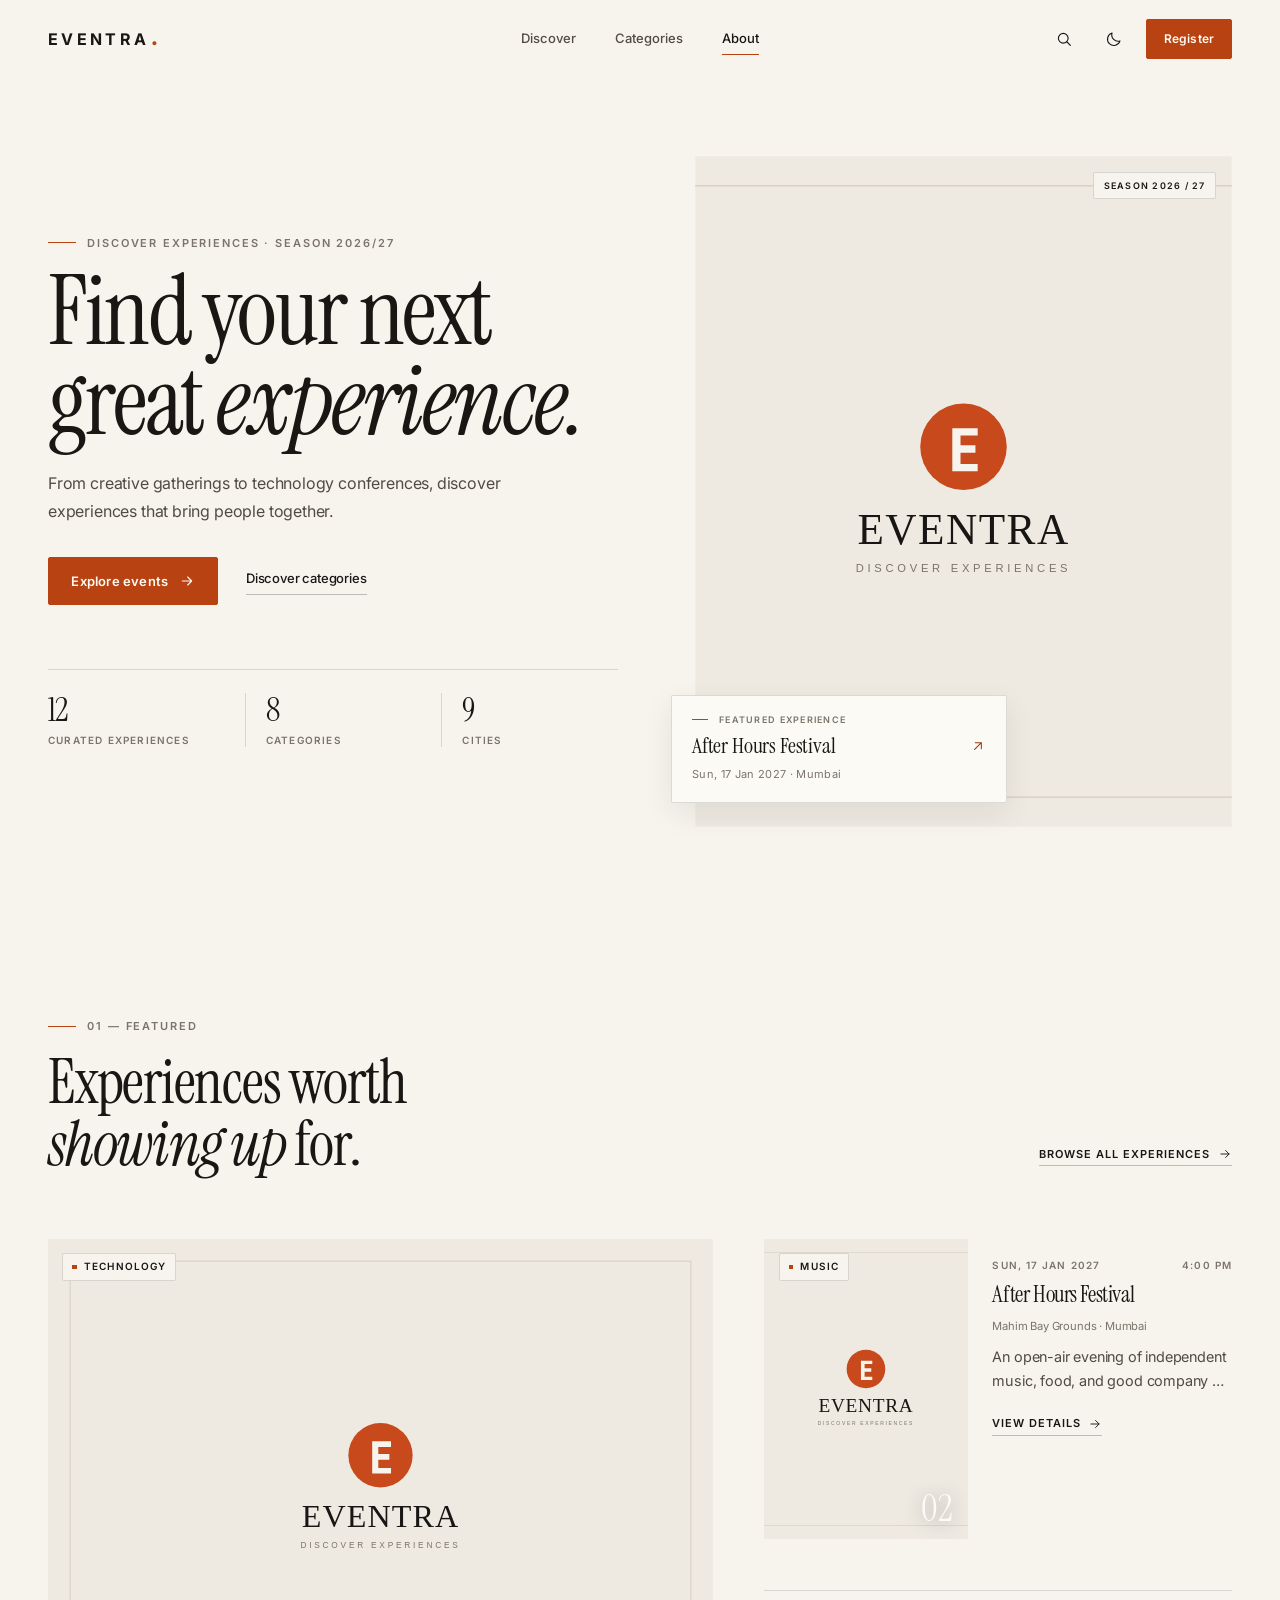
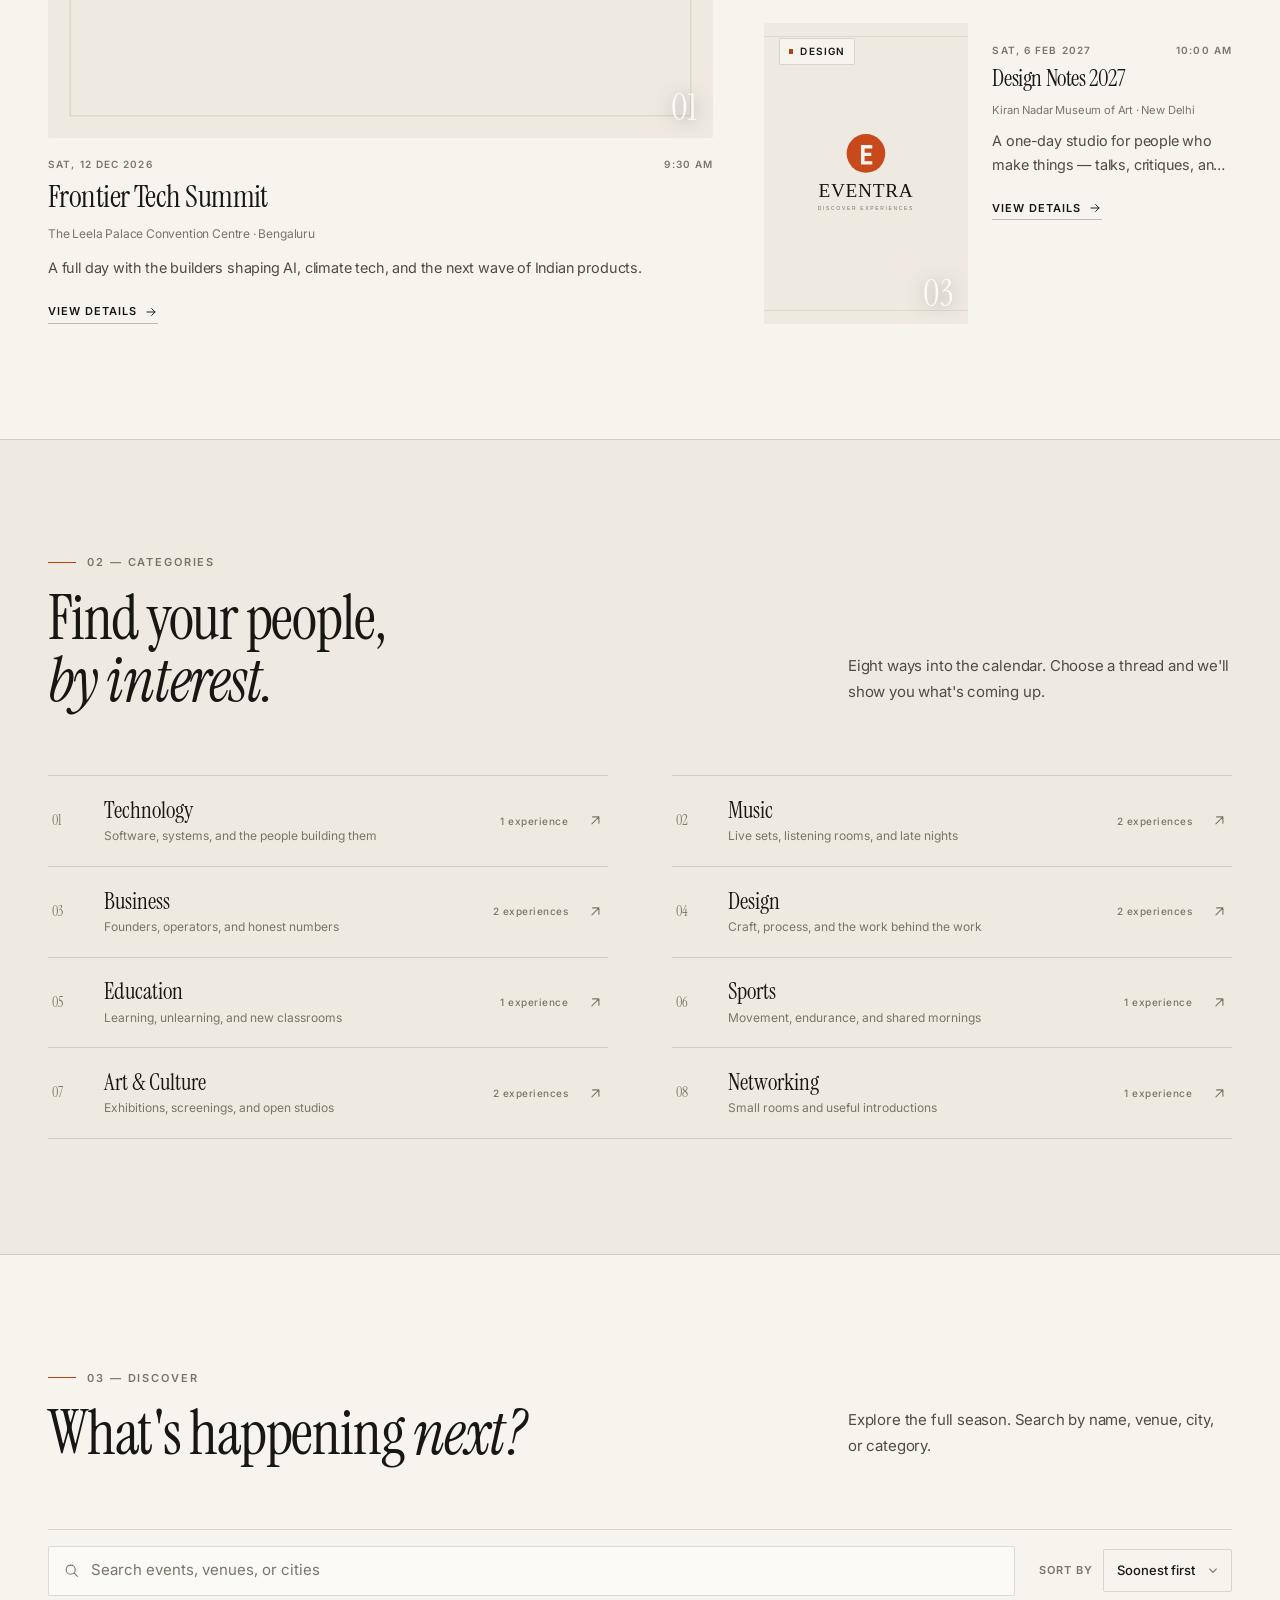
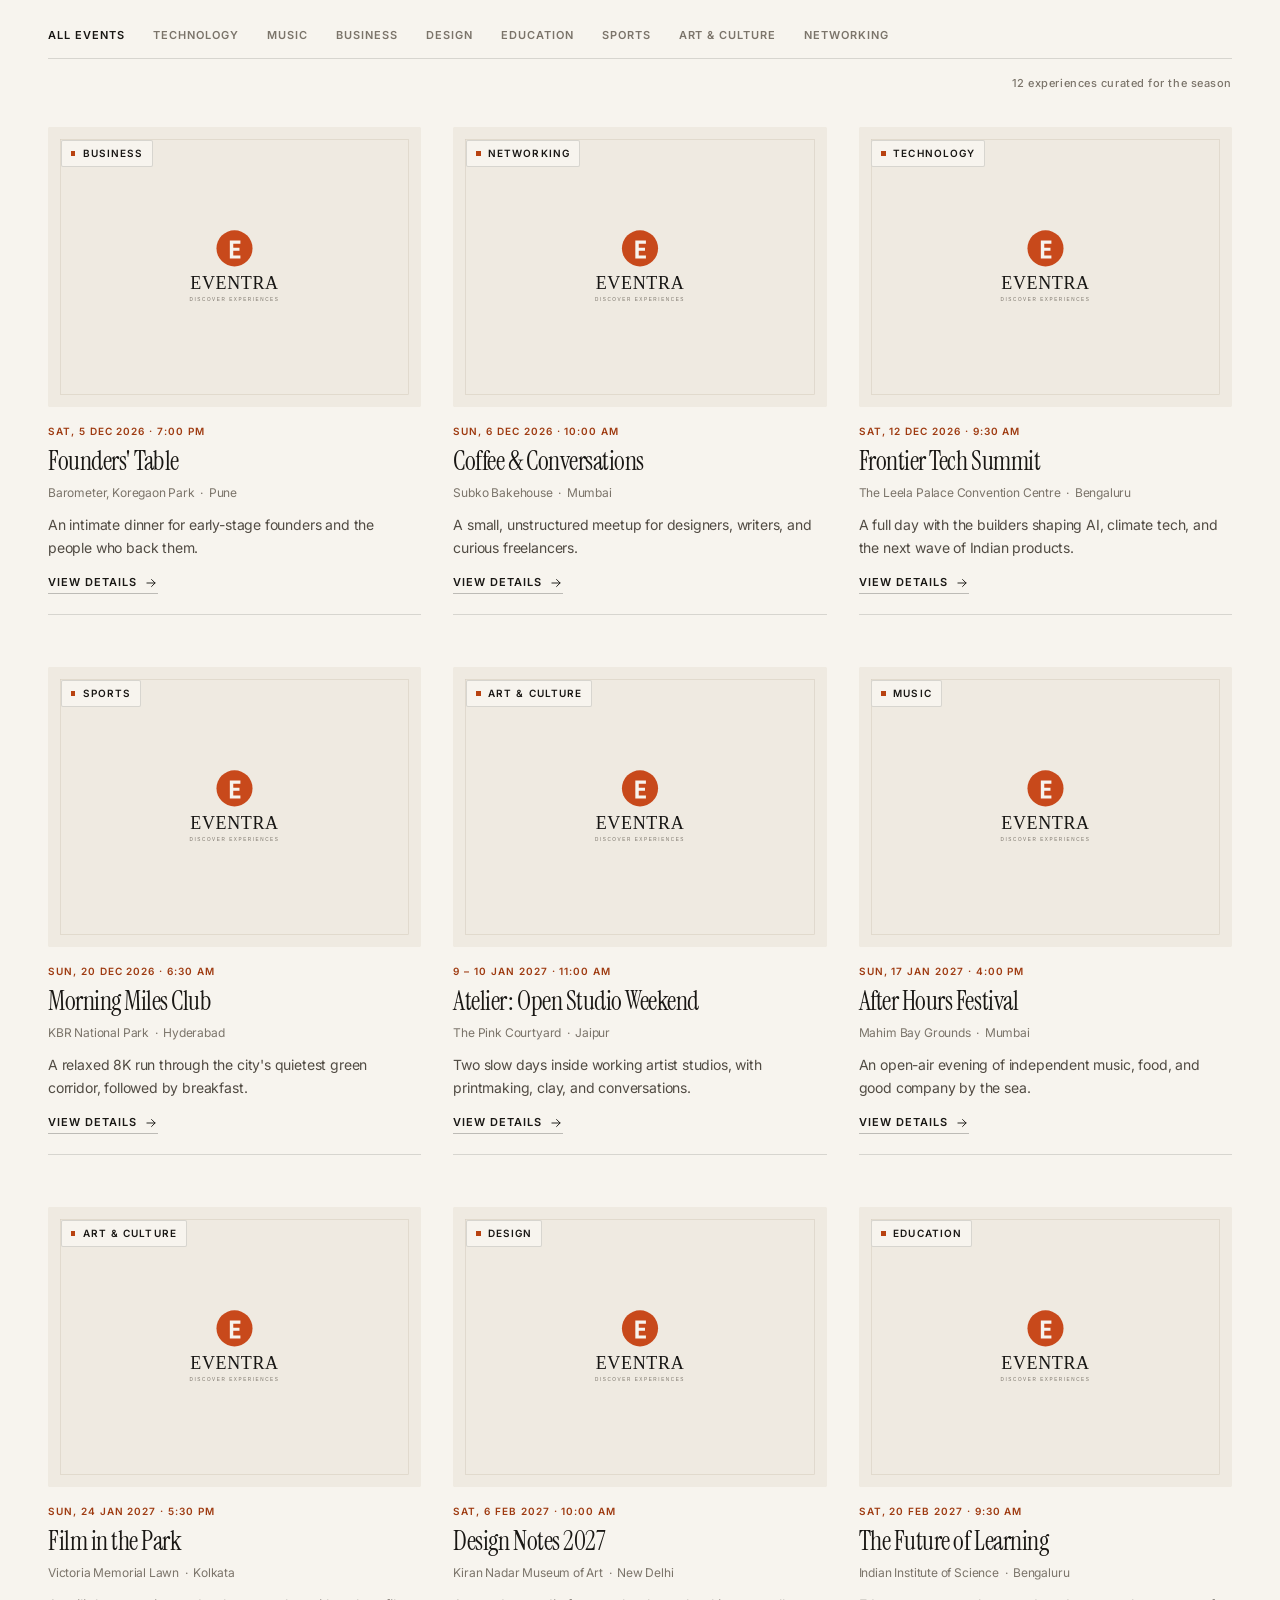
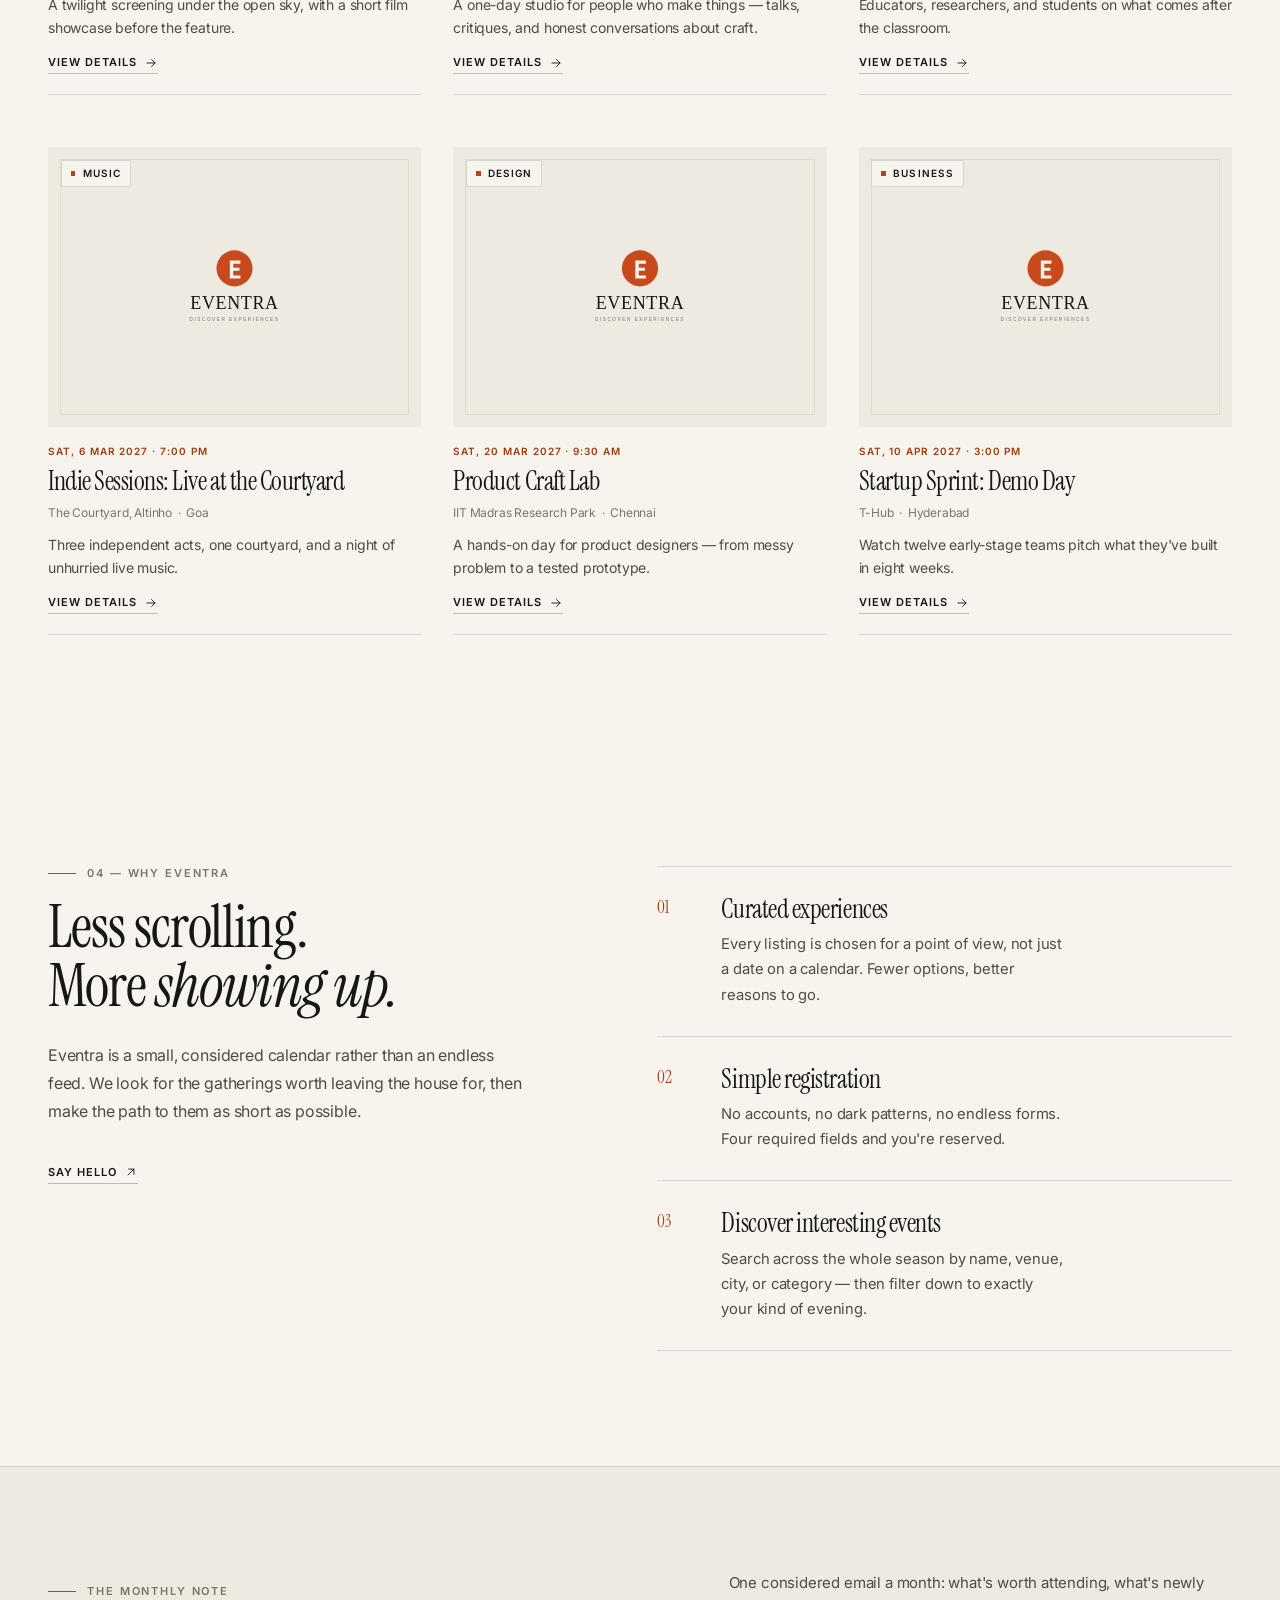
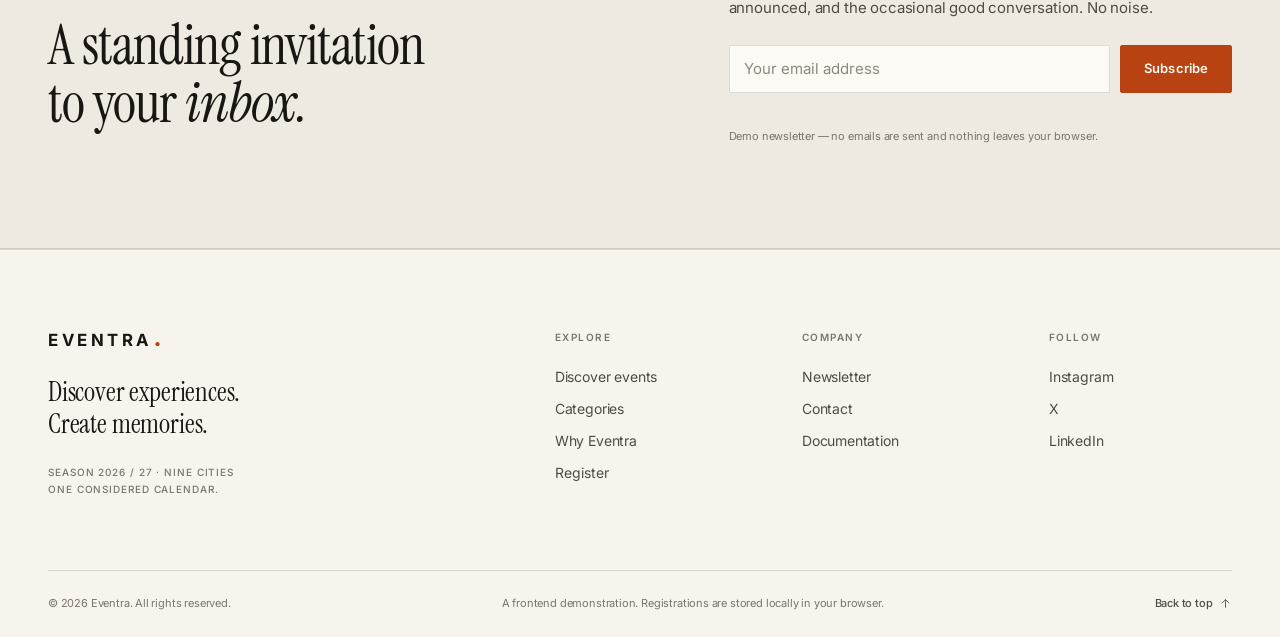
==== index.html @ 3c0b4830 "feat: build Eventra event discovery and registration site" ====
<!DOCTYPE html>
<html lang="en" data-theme="light">
<head>
  <meta charset="utf-8">
  <meta name="viewport" content="width=device-width, initial-scale=1">
  <title>Eventra — Discover experiences. Create memories.</title>
  <meta name="description" content="Eventra is a curated calendar of technology, design, music, business, and cultural experiences across India. Discover what's next and reserve your place.">
  <meta name="theme-color" content="#f7f4ee">
  <meta property="og:title" content="Eventra — Discover experiences. Create memories.">
  <meta property="og:description" content="A curated calendar of experiences worth showing up for. Explore the season and reserve your place.">
  <meta property="og:type" content="website">
  <link rel="icon" href="assets/favicon.svg" type="image/svg+xml">
  <link rel="preconnect" href="https://fonts.googleapis.com">
  <link rel="preconnect" href="https://fonts.gstatic.com" crossorigin>
  <link rel="preconnect" href="https://images.unsplash.com">
  <link href="https://fonts.googleapis.com/css2?family=Instrument+Serif:ital@0;1&family=Inter:wght@400;500;600;700&display=swap" rel="stylesheet">
  <link rel="stylesheet" href="css/style.css">
  <link rel="stylesheet" href="css/components.css">
  <link rel="stylesheet" href="css/event.css">
  <link rel="stylesheet" href="css/responsive.css">
  <script src="js/theme-init.js"></script>
</head>
<body id="top">
  <a class="skip-link" href="#main">Skip to content</a>
  <noscript>
    <div class="nojs-note">Eventra uses JavaScript for discovery, filters, and registration. Please enable it to explore the full calendar.</div>
  </noscript>

  <header class="site-header" id="site-header">
    <div class="container header__inner">
      <a class="brand" href="index.html" aria-label="Eventra — home">
        EVENTRA<span class="brand__dot" aria-hidden="true">.</span>
      </a>

      <nav class="primary-nav" aria-label="Primary">
        <a class="nav-link" data-nav="discover" href="#discover">Discover</a>
        <a class="nav-link" data-nav="categories" href="#categories">Categories</a>
        <a class="nav-link" data-nav="about" href="#about">About</a>
      </nav>

      <div class="header__actions">
        <button type="button" class="icon-btn" data-search-jump aria-label="Search experiences" title="Search experiences">
          <svg viewBox="0 0 24 24" fill="none" stroke="currentColor" stroke-width="1.5" aria-hidden="true" focusable="false"><circle cx="11" cy="11" r="6.5"/><path d="m16 16 4.5 4.5" stroke-linecap="round"/></svg>
        </button>
        <button type="button" class="icon-btn theme-toggle" data-theme-toggle aria-label="Switch to dark mode" title="Switch to dark mode">
          <svg class="icon icon--sun" viewBox="0 0 24 24" fill="none" stroke="currentColor" stroke-width="1.5" aria-hidden="true" focusable="false"><circle cx="12" cy="12" r="4"/><path d="M12 2v2M12 20v2M4.9 4.9l1.4 1.4M17.7 17.7l1.4 1.4M2 12h2M20 12h2M4.9 19.1l1.4-1.4M17.7 6.3l1.4-1.4" stroke-linecap="round"/></svg>
          <svg class="icon icon--moon" viewBox="0 0 24 24" fill="none" stroke="currentColor" stroke-width="1.5" aria-hidden="true" focusable="false"><path d="M20 14.6A8.5 8.5 0 0 1 9.4 4a8.5 8.5 0 1 0 10.6 10.6Z" stroke-linejoin="round"/></svg>
        </button>
        <button type="button" class="btn btn-primary btn--sm header__cta" data-register>Register</button>
        <button type="button" class="nav-toggle" aria-label="Open menu" aria-expanded="false" aria-controls="mobile-nav">
          <span></span>
          <span></span>
        </button>
      </div>
    </div>

    <div class="mobile-nav" id="mobile-nav">
      <nav class="mobile-nav__links" aria-label="Mobile">
        <a class="mobile-nav__link" href="#discover">
          <span>Discover</span>
          <svg class="icon" viewBox="0 0 24 24" fill="none" stroke="currentColor" stroke-width="1.6" aria-hidden="true"><path d="M5 12h14M13 6l6 6-6 6" stroke-linecap="round" stroke-linejoin="round"/></svg>
        </a>
        <a class="mobile-nav__link" href="#categories">
          <span>Categories</span>
          <svg class="icon" viewBox="0 0 24 24" fill="none" stroke="currentColor" stroke-width="1.6" aria-hidden="true"><path d="M5 12h14M13 6l6 6-6 6" stroke-linecap="round" stroke-linejoin="round"/></svg>
        </a>
        <a class="mobile-nav__link" href="#about">
          <span>About</span>
          <svg class="icon" viewBox="0 0 24 24" fill="none" stroke="currentColor" stroke-width="1.6" aria-hidden="true"><path d="M5 12h14M13 6l6 6-6 6" stroke-linecap="round" stroke-linejoin="round"/></svg>
        </a>
      </nav>
      <div class="mobile-nav__footer">
        <button type="button" class="btn btn-primary btn--block" data-register>Register for an event</button>
        <p>Discover experiences.<br>Create memories.</p>
      </div>
    </div>
  </header>

  <main id="main">
    <section class="hero" aria-labelledby="hero-title">
      <div class="container hero__grid">
        <div class="hero__content">
          <p class="eyebrow reveal">Discover experiences · Season 2026/27</p>
          <h1 class="hero__title reveal" id="hero-title" style="--reveal-delay: 60ms">
            Find your next<br>great <em>experience.</em>
          </h1>
          <p class="hero__lede reveal" style="--reveal-delay: 120ms">
            From creative gatherings to technology conferences, discover experiences that bring people together.
          </p>
          <div class="hero__actions reveal" style="--reveal-delay: 180ms">
            <a class="btn btn-primary" href="#discover">
              Explore events
              <svg class="icon" viewBox="0 0 24 24" fill="none" stroke="currentColor" stroke-width="1.6" aria-hidden="true"><path d="M5 12h14M13 6l6 6-6 6" stroke-linecap="round" stroke-linejoin="round"/></svg>
            </a>
            <a class="link-underline" href="#categories">Discover categories</a>
          </div>
          <ul class="hero__stats reveal" style="--reveal-delay: 240ms">
            <li><strong data-stat-events>12</strong><span>Curated experiences</span></li>
            <li><strong data-stat-categories>8</strong><span>Categories</span></li>
            <li><strong data-stat-cities>9</strong><span>Cities</span></li>
          </ul>
        </div>

        <figure class="hero__media reveal" style="--reveal-delay: 140ms">
          <div class="hero__frame">
            <img
              id="hero-image"
              src="https://images.unsplash.com/photo-1506157786151-b8491531f063?auto=format&fit=crop&w=1400&q=80"
              alt="Crowd silhouetted against warm stage lights at an outdoor music festival"
              width="1200" height="1500" fetchpriority="high" decoding="async">
            <span class="hero__season" aria-hidden="true">Season 2026 / 27</span>
          </div>
          <figcaption class="hero__card">
            <p class="eyebrow">Featured experience</p>
            <a class="hero__card-link" id="hero-event-link" href="event.html?id=after-hours-festival">
              <span id="hero-event-title">After Hours Festival</span>
              <svg class="icon" viewBox="0 0 24 24" fill="none" stroke="currentColor" stroke-width="1.6" aria-hidden="true"><path d="M7 17 17 7M8 7h9v9" stroke-linecap="round" stroke-linejoin="round"/></svg>
            </a>
            <p class="hero__card-meta" id="hero-event-meta">17 Jan 2027 · Mumbai</p>
          </figcaption>
        </figure>
      </div>
    </section>

    <section class="section featured" aria-labelledby="featured-title">
      <div class="container">
        <div class="section-head">
          <div>
            <p class="eyebrow">01 — Featured</p>
            <h2 id="featured-title">Experiences worth<br><em>showing up</em> for.</h2>
          </div>
          <a class="section-head__link" href="#discover">
            Browse all experiences
            <svg class="icon" viewBox="0 0 24 24" fill="none" stroke="currentColor" stroke-width="1.6" aria-hidden="true"><path d="M5 12h14M13 6l6 6-6 6" stroke-linecap="round" stroke-linejoin="round"/></svg>
          </a>
        </div>
        <div class="featured-grid" id="featured-list"></div>
      </div>
    </section>

    <section class="section section--surface categories" id="categories" aria-labelledby="categories-title">
      <div class="container">
        <div class="section-head section-head--stacked">
          <div>
            <p class="eyebrow">02 — Categories</p>
            <h2 id="categories-title">Find your people,<br><em>by interest.</em></h2>
          </div>
          <p class="section-head__copy">Eight ways into the calendar. Choose a thread and we'll show you what's coming up.</p>
        </div>
        <div class="category-index" id="category-index"></div>
      </div>
    </section>

    <section class="section discover" id="discover" aria-labelledby="discover-title">
      <div class="container">
        <div class="section-head">
          <div>
            <p class="eyebrow">03 — Discover</p>
            <h2 id="discover-title">What's happening <em>next?</em></h2>
          </div>
          <p class="section-head__copy">Explore the full season. Search by name, venue, city, or category.</p>
        </div>

        <div class="discover__toolbar">
          <div class="search-field">
            <svg viewBox="0 0 24 24" fill="none" stroke="currentColor" stroke-width="1.5" aria-hidden="true" focusable="false"><circle cx="11" cy="11" r="6.5"/><path d="m16 16 4.5 4.5" stroke-linecap="round"/></svg>
            <label class="sr-only" for="event-search">Search events</label>
            <input id="event-search" type="search" placeholder="Search events, venues, or cities" autocomplete="off">
            <button type="button" class="search-field__clear" id="search-clear" aria-label="Clear search" hidden>
              <svg viewBox="0 0 24 24" fill="none" stroke="currentColor" stroke-width="1.6" aria-hidden="true"><path d="m7 7 10 10M17 7 7 17" stroke-linecap="round"/></svg>
            </button>
          </div>

          <div class="sort-field">
            <label for="sort-events">Sort by</label>
            <div class="select-wrap">
              <select id="sort-events">
                <option value="soonest">Soonest first</option>
                <option value="latest">Later first</option>
                <option value="az">A – Z</option>
              </select>
              <svg class="icon" viewBox="0 0 24 24" fill="none" stroke="currentColor" stroke-width="1.6" aria-hidden="true"><path d="m7 9 5 5 5-5" stroke-linecap="round" stroke-linejoin="round"/></svg>
            </div>
          </div>
        </div>

        <div class="filter-bar">
          <div class="filter-chips" id="filter-chips" role="group" aria-label="Filter events by category"></div>
          <button type="button" class="clear-filters" data-clear-filters hidden>Clear filters</button>
        </div>

        <div class="results-bar">
          <p class="results-count" id="results-count" aria-live="polite">12 experiences curated for the season</p>
        </div>

        <div class="events-grid" id="events-grid"></div>

        <div class="empty-state" id="events-empty" hidden>
          <span class="empty-state__icon" aria-hidden="true">
            <svg viewBox="0 0 24 24" fill="none" stroke="currentColor" stroke-width="1.3"><circle cx="11" cy="11" r="6.5"/><path d="m16 16 4.5 4.5" stroke-linecap="round"/></svg>
          </span>
          <h3>No experiences found.</h3>
          <p>Try a different search, or reset the filters to see the full season.</p>
          <button type="button" class="btn btn-ghost btn--sm" data-clear-filters>Clear filters</button>
        </div>
      </div>
    </section>

    <section class="section about" id="about" aria-labelledby="about-title">
      <div class="container about__grid">
        <div class="about__intro">
          <p class="eyebrow">04 — Why Eventra</p>
          <h2 id="about-title">Less scrolling.<br>More <em>showing up.</em></h2>
          <p>Eventra is a small, considered calendar rather than an endless feed. We look for the gatherings worth leaving the house for, then make the path to them as short as possible.</p>
          <a class="text-link" href="mailto:hello@eventra.studio">
            Say hello
            <svg class="icon" viewBox="0 0 24 24" fill="none" stroke="currentColor" stroke-width="1.6" aria-hidden="true"><path d="M7 17 17 7M8 7h9v9" stroke-linecap="round" stroke-linejoin="round"/></svg>
          </a>
        </div>

        <ol class="about__list">
          <li class="about__item reveal">
            <span class="about__number" aria-hidden="true">01</span>
            <div>
              <h3>Curated experiences</h3>
              <p>Every listing is chosen for a point of view, not just a date on a calendar. Fewer options, better reasons to go.</p>
            </div>
          </li>
          <li class="about__item reveal" style="--reveal-delay: 70ms">
            <span class="about__number" aria-hidden="true">02</span>
            <div>
              <h3>Simple registration</h3>
              <p>No accounts, no dark patterns, no endless forms. Four required fields and you're reserved.</p>
            </div>
          </li>
          <li class="about__item reveal" style="--reveal-delay: 140ms">
            <span class="about__number" aria-hidden="true">03</span>
            <div>
              <h3>Discover interesting events</h3>
              <p>Search across the whole season by name, venue, city, or category — then filter down to exactly your kind of evening.</p>
            </div>
          </li>
        </ol>
      </div>
    </section>

    <section class="newsletter" id="newsletter" aria-labelledby="newsletter-title">
      <div class="container newsletter__grid">
        <div class="newsletter__intro">
          <p class="eyebrow">The monthly note</p>
          <h2 id="newsletter-title">A standing invitation<br>to your <em>inbox.</em></h2>
        </div>
        <div class="newsletter__body">
          <p>One considered email a month: what's worth attending, what's newly announced, and the occasional good conversation. No noise.</p>
          <form class="newsletter__form" id="newsletter-form" novalidate>
            <label class="sr-only" for="newsletter-email">Email address</label>
            <input class="field-input" id="newsletter-email" type="email" name="email" placeholder="Your email address" autocomplete="email" required aria-describedby="newsletter-status">
            <button class="btn btn-primary" type="submit">Subscribe</button>
          </form>
          <p class="form-status" id="newsletter-status" role="status" aria-live="polite"></p>
          <p class="newsletter__note">Demo newsletter — no emails are sent and nothing leaves your browser.</p>
        </div>
      </div>
    </section>
  </main>

  <footer class="site-footer">
    <div class="container footer__top">
      <div class="footer__brand">
        <a class="brand" href="index.html" aria-label="Eventra — home">
          EVENTRA<span class="brand__dot" aria-hidden="true">.</span>
        </a>
        <p class="footer__tagline">Discover experiences.<br>Create memories.</p>
        <p class="footer__edition">Season 2026 / 27 · Nine cities<br>One considered calendar.</p>
      </div>

      <nav class="footer__col" aria-label="Explore">
        <h3>Explore</h3>
        <a class="footer__link" href="#discover">Discover events</a>
        <a class="footer__link" href="#categories">Categories</a>
        <a class="footer__link" href="#about">Why Eventra</a>
        <button class="footer__link" type="button" data-register>Register</button>
      </nav>

      <nav class="footer__col" aria-label="Company">
        <h3>Company</h3>
        <a class="footer__link" href="#newsletter">Newsletter</a>
        <a class="footer__link" href="mailto:hello@eventra.studio">Contact</a>
        <a class="footer__link" href="README.md">Documentation</a>
      </nav>

      <div class="footer__col">
        <h3>Follow</h3>
        <a class="footer__link" href="https://www.instagram.com/subhrajyotisaho0/" target="_blank" rel="noopener noreferrer">Instagram</a>
        <a class="footer__link" href="https://x.com/subhra8640" target="_blank" rel="noopener noreferrer">X</a>
        <a class="footer__link" href="https://www.linkedin.com/in/subhrajyoti-s-b047a227a/" target="_blank" rel="noopener noreferrer">LinkedIn</a>
      </div>
    </div>

    <div class="container footer__bottom">
      <p>© <span data-year>2026</span> Eventra. All rights reserved.</p>
      <p class="footer__disclaimer">A frontend demonstration. Registrations are stored locally in your browser.</p>
      <a class="footer__top-link" href="#top">
        Back to top
        <svg class="icon" viewBox="0 0 24 24" fill="none" stroke="currentColor" stroke-width="1.6" aria-hidden="true"><path d="M12 19V5M6 11l6-6 6 6" stroke-linecap="round" stroke-linejoin="round"/></svg>
      </a>
    </div>
  </footer>

  <script defer src="js/events.js"></script>
  <script defer src="js/utils.js"></script>
  <script defer src="js/ui.js"></script>
  <script defer src="js/theme.js"></script>
  <script defer src="js/registration.js"></script>
  <script defer src="js/app.js"></script>
</body>
</html>
---- css/style.css ----
/* ==========================================================================
   EVENTRA — core design system
   Warm editorial minimalism. Instrument Serif, Inter, burnt orange.
   ========================================================================== */

/* --------------------------------------------------------------------------
   1. Design tokens
   -------------------------------------------------------------------------- */
:root {
  color-scheme: light;

  --bg: #f7f4ee;
  --bg-elevated: #fcfaf5;
  --surface: #efeae1;
  --surface-strong: #e7e0d4;

  --text: #191714;
  --text-soft: #514b43;
  --muted: #7b746a;

  --line: rgba(25, 23, 20, 0.14);
  --line-strong: rgba(25, 23, 20, 0.26);

  --accent: #b84211;
  --accent-hover: #953309;
  --accent-ink: #9e3a10;
  --accent-soft: #f1e0d2;
  --accent-contrast: #fffaf4;

  --success: #2b6a45;
  --danger: #a62b21;

  --shadow-sm: 0 10px 30px rgba(25, 23, 20, 0.08);
  --shadow-lg: 0 30px 90px rgba(20, 17, 13, 0.22);

  --font-serif: "Instrument Serif", "Iowan Old Style", Georgia, "Times New Roman", serif;
  --font-sans: "Inter", -apple-system, BlinkMacSystemFont, "Segoe UI", Helvetica, Arial, sans-serif;
  --font-mono: "SFMono-Regular", Consolas, "Liberation Mono", Menlo, monospace;

  --container: 78rem;
  --gutter: clamp(1.25rem, 4vw, 3rem);
  --header-height: 4.875rem;
  --section-space: clamp(4.5rem, 9vw, 8.5rem);
  --radius: 2px;

  --ease: cubic-bezier(0.22, 0.61, 0.36, 1);
  --ease-out: cubic-bezier(0.16, 1, 0.3, 1);
}

[data-theme="dark"] {
  color-scheme: dark;

  --bg: #141311;
  --bg-elevated: #1b1917;
  --surface: #201e1b;
  --surface-strong: #282521;

  --text: #f3efe7;
  --text-soft: #c9c3b8;
  --muted: #9b9489;

  --line: rgba(243, 239, 231, 0.13);
  --line-strong: rgba(243, 239, 231, 0.25);

  --accent: #ff6a33;
  --accent-hover: #ff8458;
  --accent-ink: #ff8a60;
  --accent-soft: #3a2418;
  --accent-contrast: #1b0c05;

  --success: #86c79f;
  --danger: #ff9b91;

  --shadow-sm: 0 10px 30px rgba(0, 0, 0, 0.3);
  --shadow-lg: 0 30px 90px rgba(0, 0, 0, 0.5);
}

/* --------------------------------------------------------------------------
   2. Base
   -------------------------------------------------------------------------- */
*,
*::before,
*::after {
  box-sizing: border-box;
}

html {
  scroll-behavior: smooth;
  scroll-padding-top: calc(var(--header-height) + 1.25rem);
  -webkit-text-size-adjust: 100%;
  text-size-adjust: 100%;
}

body {
  margin: 0;
  min-width: 20rem;
  overflow-x: clip;
  background-color: var(--bg);
  color: var(--text);
  font-family: var(--font-sans);
  font-size: 1rem;
  line-height: 1.65;
  letter-spacing: -0.011em;
  -webkit-font-smoothing: antialiased;
  -moz-osx-font-smoothing: grayscale;
  text-rendering: optimizeLegibility;
}

body.is-modal-open,
body.is-nav-open {
  overflow: hidden;
}

main {
  display: block;
}

h1,
h2,
h3,
h4 {
  margin: 0;
  font-family: var(--font-serif);
  font-weight: 400;
  letter-spacing: -0.018em;
  line-height: 1.05;
  text-wrap: balance;
}

h1 em,
h2 em,
h3 em {
  font-style: italic;
}

p {
  margin: 0;
}

ul,
ol,
dl,
dd {
  margin: 0;
  padding: 0;
}

ul,
ol {
  list-style: none;
}

img,
svg {
  display: block;
}

img {
  max-width: 100%;
}

a {
  color: inherit;
  text-decoration: none;
}

button {
  margin: 0;
  padding: 0;
  border: 0;
  background: none;
  color: inherit;
  font: inherit;
  cursor: pointer;
}

input,
select,
textarea {
  font: inherit;
  color: inherit;
}

fieldset {
  margin: 0;
  padding: 0;
  border: 0;
}

address {
  font-style: normal;
}

::selection {
  background: var(--accent);
  color: var(--accent-contrast);
}

:focus-visible {
  outline: 2px solid var(--accent);
  outline-offset: 3px;
}

[hidden] {
  display: none !important;
}

.icon {
  width: 1rem;
  height: 1rem;
  flex: 0 0 auto;
}

.sr-only {
  position: absolute !important;
  width: 1px;
  height: 1px;
  padding: 0;
  margin: -1px;
  overflow: hidden;
  clip: rect(0, 0, 0, 0);
  white-space: nowrap;
  border: 0;
}

.skip-link {
  position: fixed;
  top: 0.75rem;
  left: 0.75rem;
  z-index: 2000;
  padding: 0.75rem 1rem;
  border-radius: var(--radius);
  background: var(--text);
  color: var(--bg);
  font-size: 0.8125rem;
  font-weight: 600;
  transform: translateY(-200%);
  transition: transform 0.2s var(--ease);
}

.skip-link:focus {
  transform: translateY(0);
}

.nojs-note {
  padding: 0.85rem var(--gutter);
  border-bottom: 1px solid var(--line);
  background: var(--surface);
  color: var(--text-soft);
  text-align: center;
  font-size: 0.8125rem;
}

.container {
  width: min(var(--container), calc(100% - (var(--gutter) * 2)));
  margin-inline: auto;
}

/* --------------------------------------------------------------------------
   3. Shared type and interface atoms
   -------------------------------------------------------------------------- */
.eyebrow {
  display: flex;
  align-items: center;
  gap: 0.7rem;
  margin: 0 0 1.1rem;
  color: var(--muted);
  font-family: var(--font-sans);
  font-size: 0.6875rem;
  font-weight: 600;
  letter-spacing: 0.17em;
  line-height: 1.3;
  text-transform: uppercase;
}

.eyebrow::before {
  content: "";
  width: 1.75rem;
  height: 1px;
  flex: 0 0 auto;
  background: var(--accent);
}

.btn {
  display: inline-flex;
  min-height: 3rem;
  align-items: center;
  justify-content: center;
  gap: 0.65rem;
  padding: 0.8rem 1.4rem;
  border: 1px solid transparent;
  border-radius: var(--radius);
  font-family: var(--font-sans);
  font-size: 0.8125rem;
  font-weight: 600;
  letter-spacing: 0.015em;
  line-height: 1.2;
  text-align: center;
  transition:
    background-color 0.25s var(--ease),
    border-color 0.25s var(--ease),
    color 0.25s var(--ease),
    transform 0.25s var(--ease);
}

.btn .icon {
  width: 1rem;
  height: 1rem;
  transition: transform 0.25s var(--ease);
}

.btn:hover .icon {
  transform: translateX(3px);
}

.btn--primary,
.btn-primary {
  border-color: var(--accent);
  background: var(--accent);
  color: var(--accent-contrast);
}

.btn--primary:hover,
.btn-primary:hover {
  border-color: var(--accent-hover);
  background: var(--accent-hover);
}

.btn--ghost,
.btn-ghost {
  border-color: var(--line-strong);
  background: transparent;
  color: var(--text);
}

.btn--ghost:hover,
.btn-ghost:hover {
  border-color: var(--text);
}

.btn--sm {
  min-height: 2.5rem;
  padding: 0.55rem 1.05rem;
  font-size: 0.75rem;
}

.btn--block,
.btn-block {
  width: 100%;
}

.btn:disabled,
.btn[aria-disabled="true"] {
  cursor: not-allowed;
  opacity: 0.5;
}

.btn:disabled:hover .icon,
.btn[aria-disabled="true"]:hover .icon {
  transform: none;
}

.link-underline {
  display: inline-flex;
  align-items: center;
  padding-bottom: 0.25rem;
  border-bottom: 1px solid var(--line-strong);
  color: var(--text);
  font-size: 0.8125rem;
  font-weight: 500;
  transition: border-color 0.25s var(--ease), color 0.25s var(--ease);
}

.link-underline:hover {
  border-color: var(--accent);
  color: var(--accent-ink);
}

.text-link {
  display: inline-flex;
  align-items: center;
  gap: 0.45rem;
  padding-bottom: 0.2rem;
  border: 0;
  border-bottom: 1px solid var(--line-strong);
  background: none;
  color: var(--text);
  font-family: var(--font-sans);
  font-size: 0.6875rem;
  font-weight: 600;
  letter-spacing: 0.09em;
  line-height: 1.4;
  text-transform: uppercase;
  transition: border-color 0.25s var(--ease), color 0.25s var(--ease);
}

.text-link .icon {
  width: 0.875rem;
  height: 0.875rem;
}

.text-link:hover {
  border-color: var(--accent);
  color: var(--accent-ink);
}

.tag {
  display: inline-flex;
  align-items: center;
  gap: 0.45rem;
  padding: 0.38rem 0.55rem;
  border: 1px solid var(--line);
  border-radius: var(--radius);
  background: var(--bg);
  color: var(--text);
  font-family: var(--font-sans);
  font-size: 0.625rem;
  font-weight: 600;
  letter-spacing: 0.11em;
  line-height: 1.3;
  text-transform: uppercase;
}

.tag::before {
  content: "";
  width: 0.3rem;
  height: 0.3rem;
  flex: 0 0 auto;
  background: var(--accent);
}

.field-input {
  width: 100%;
  min-height: 3rem;
  padding: 0.72rem 0.9rem;
  border: 1px solid var(--line);
  border-radius: var(--radius);
  background: var(--bg);
  color: var(--text);
  font-size: 0.9375rem;
  line-height: 1.5;
  transition: border-color 0.2s var(--ease), box-shadow 0.2s var(--ease);
}

.field-input::placeholder {
  color: var(--muted);
  opacity: 0.85;
}

.field-input:focus {
  outline: none;
  border-color: var(--accent);
  box-shadow: 0 0 0 3px var(--accent-soft);
}

.field-input[aria-invalid="true"] {
  border-color: var(--danger);
}

.field-input[aria-invalid="true"]:focus {
  box-shadow: 0 0 0 3px rgba(166, 43, 33, 0.16);
}

textarea.field-input {
  min-height: 6.5rem;
  resize: vertical;
}

.select-wrap {
  position: relative;
}

.select-wrap > .icon,
.select-wrap > svg {
  position: absolute;
  top: 50%;
  right: 0.85rem;
  width: 1rem;
  height: 1rem;
  color: var(--muted);
  pointer-events: none;
  transform: translateY(-50%);
}

select.field-input {
  appearance: none;
  padding-right: 2.5rem;
  cursor: pointer;
}

select option {
  background: var(--bg-elevated);
  color: var(--text);
}

.form-status {
  min-height: 1.5em;
  margin: 0.7rem 0 0;
  color: var(--success);
  font-size: 0.8125rem;
  line-height: 1.5;
}

.form-status.is-error {
  color: var(--danger);
}

/* --------------------------------------------------------------------------
   4. Header and mobile navigation
   -------------------------------------------------------------------------- */
.site-header {
  position: sticky;
  top: 0;
  z-index: 100;
  border-bottom: 1px solid transparent;
  background: var(--bg);
  transition: border-color 0.3s var(--ease);
}

.site-header.is-scrolled {
  border-bottom-color: var(--line);
}

.header__inner {
  display: grid;
  grid-template-columns: 1fr auto 1fr;
  align-items: center;
  gap: 2rem;
  height: var(--header-height);
}

.brand {
  display: inline-flex;
  align-items: baseline;
  justify-self: start;
  color: var(--text);
  font-family: var(--font-sans);
  font-size: 1rem;
  font-weight: 700;
  letter-spacing: 0.21em;
  line-height: 1;
  white-space: nowrap;
}

.brand__dot {
  margin-left: 0.08em;
  color: var(--accent);
  font-size: 1.5em;
  line-height: 0;
}

.primary-nav {
  display: flex;
  align-items: center;
  justify-content: center;
  gap: clamp(1.5rem, 3vw, 2.75rem);
}

.nav-link {
  position: relative;
  display: inline-block;
  padding: 0.55rem 0;
  color: var(--text-soft);
  font-size: 0.8125rem;
  font-weight: 500;
  letter-spacing: 0.005em;
  transition: color 0.2s var(--ease);
}

.nav-link::after {
  content: "";
  position: absolute;
  right: 100%;
  bottom: 0.25rem;
  left: 0;
  height: 1px;
  background: var(--accent);
  transition: right 0.3s var(--ease);
}

.nav-link:hover {
  color: var(--text);
}

.nav-link:hover::after,
.nav-link.is-active::after {
  right: 0;
}

.nav-link.is-active {
  color: var(--text);
}

.header__actions {
  display: flex;
  align-items: center;
  justify-self: end;
  gap: 0.4rem;
}

.icon-btn {
  display: inline-grid;
  width: 2.75rem;
  height: 2.75rem;
  place-items: center;
  border: 1px solid transparent;
  border-radius: var(--radius);
  color: var(--text);
  transition: background-color 0.2s var(--ease), color 0.2s var(--ease);
}

.icon-btn > svg,
.icon-btn > .icon {
  width: 1.125rem;
  height: 1.125rem;
}

.icon-btn:hover {
  background: var(--surface);
  color: var(--text);
}

.theme-toggle .icon--sun {
  display: none;
}

.theme-toggle .icon--moon {
  display: block;
}

[data-theme="dark"] .theme-toggle .icon--sun {
  display: block;
}

[data-theme="dark"] .theme-toggle .icon--moon {
  display: none;
}

.header__cta {
  margin-left: 0.2rem;
}

.nav-toggle {
  position: relative;
  display: none;
  width: 2.75rem;
  height: 2.75rem;
  border-radius: var(--radius);
}

.nav-toggle span {
  position: absolute;
  top: 50%;
  left: 50%;
  display: block;
  width: 1.125rem;
  height: 1.5px;
  background: currentColor;
  transform: translate(-50%, calc(-50% - 3px));
  transition: transform 0.25s var(--ease);
}

.nav-toggle span:last-child {
  transform: translate(-50%, calc(-50% + 3px));
}

.nav-toggle[aria-expanded="true"] span:first-child {
  transform: translate(-50%, -50%) rotate(45deg);
}

.nav-toggle[aria-expanded="true"] span:last-child {
  transform: translate(-50%, -50%) rotate(-45deg);
}

.mobile-nav {
  display: none;
}

.mobile-nav__links {
  display: flex;
  flex-direction: column;
}

.mobile-nav__link {
  display: flex;
  align-items: center;
  justify-content: space-between;
  gap: 1rem;
  padding: 1.1rem 0;
  border-bottom: 1px solid var(--line);
  font-family: var(--font-serif);
  font-size: 1.9rem;
  line-height: 1.2;
}

.mobile-nav__link .icon {
  width: 1.1rem;
  height: 1.1rem;
  color: var(--accent-ink);
}

.mobile-nav__footer {
  display: grid;
  gap: 1.25rem;
  margin-top: 1.75rem;
}

.mobile-nav__footer p {
  color: var(--muted);
  font-family: var(--font-serif);
  font-size: 1.1rem;
  line-height: 1.35;
}

/* --------------------------------------------------------------------------
   5. Sections and shared section headings
   -------------------------------------------------------------------------- */
.section {
  padding-block: var(--section-space);
}

.section--surface {
  border-top: 1px solid var(--line);
  border-bottom: 1px solid var(--line);
  background: var(--surface);
}

.section-head {
  display: flex;
  align-items: flex-end;
  justify-content: space-between;
  gap: clamp(1.5rem, 4vw, 3.5rem);
  margin-bottom: clamp(2.5rem, 5vw, 4.25rem);
}

.section-head h2 {
  max-width: 18ch;
  margin-top: 0.75rem;
  font-size: clamp(2.5rem, 4.8vw, 4.35rem);
  line-height: 1.01;
  letter-spacing: -0.02em;
}

.section-head__copy {
  max-width: 24rem;
  margin-bottom: 0.4rem;
  color: var(--text-soft);
  font-size: 0.9375rem;
  line-height: 1.7;
}

.section-head__link {
  display: inline-flex;
  flex: 0 0 auto;
  align-items: center;
  gap: 0.5rem;
  margin-bottom: 0.55rem;
  padding-bottom: 0.2rem;
  border-bottom: 1px solid var(--line-strong);
  color: var(--text);
  font-size: 0.6875rem;
  font-weight: 600;
  letter-spacing: 0.09em;
  line-height: 1.4;
  text-transform: uppercase;
  transition: border-color 0.25s var(--ease), color 0.25s var(--ease);
}

.section-head__link .icon {
  width: 0.875rem;
  height: 0.875rem;
}

.section-head__link:hover {
  border-color: var(--accent);
  color: var(--accent-ink);
}

/* --------------------------------------------------------------------------
   6. Footer
   -------------------------------------------------------------------------- */
.site-footer {
  padding-top: clamp(3.5rem, 6vw, 5rem);
  border-top: 1px solid var(--line);
  background: var(--bg);
}

.footer__top {
  display: grid;
  grid-template-columns: minmax(0, 1.5fr) repeat(3, minmax(0, 0.62fr));
  gap: clamp(2rem, 5vw, 4rem);
}

.footer__brand .brand {
  font-size: 1.05rem;
}

.footer__tagline {
  margin: 1.4rem 0 1.5rem;
  font-family: var(--font-serif);
  font-size: 1.7rem;
  line-height: 1.18;
}

.footer__edition {
  color: var(--muted);
  font-size: 0.625rem;
  font-weight: 500;
  letter-spacing: 0.09em;
  line-height: 1.7;
  text-transform: uppercase;
}

.footer__col {
  display: flex;
  flex-direction: column;
  align-items: flex-start;
}

.footer__col h3 {
  margin: 0.2rem 0 1.05rem;
  color: var(--muted);
  font-family: var(--font-sans);
  font-size: 0.625rem;
  font-weight: 600;
  letter-spacing: 0.15em;
  line-height: 1.4;
  text-transform: uppercase;
}

.footer__link {
  display: block;
  padding: 0.32rem 0;
  color: var(--text-soft);
  font-size: 0.875rem;
  line-height: 1.55;
  text-align: left;
  transition: color 0.2s var(--ease);
}

.footer__link:hover {
  color: var(--accent-ink);
}

.footer__bottom {
  display: flex;
  align-items: center;
  justify-content: space-between;
  gap: 1.25rem 2rem;
  margin-top: clamp(3rem, 6vw, 4.5rem);
  padding-block: 1.5rem;
  border-top: 1px solid var(--line);
  color: var(--muted);
  font-size: 0.6875rem;
  line-height: 1.6;
}

.footer__disclaimer {
  max-width: 30rem;
  text-align: center;
}

.footer__top-link {
  display: inline-flex;
  flex: 0 0 auto;
  align-items: center;
  gap: 0.4rem;
  color: var(--text-soft);
  font-weight: 500;
  transition: color 0.2s var(--ease);
}

.footer__top-link .icon {
  width: 0.8125rem;
  height: 0.8125rem;
}

.footer__top-link:hover {
  color: var(--accent-ink);
}

/* --------------------------------------------------------------------------
   7. Reveal, theme transitions, toast
   -------------------------------------------------------------------------- */
.js .reveal {
  opacity: 0;
  transform: translateY(16px);
  transition:
    opacity 0.7s var(--ease-out),
    transform 0.7s var(--ease-out);
  transition-delay: var(--reveal-delay, 0ms);
}

.js .reveal.is-visible {
  opacity: 1;
  transform: none;
}

html.theme-transitioning *,
html.theme-transitioning *::before,
html.theme-transitioning *::after {
  transition-property: background-color, border-color, color, fill, stroke, box-shadow !important;
  transition-duration: 0.35s !important;
  transition-timing-function: ease !important;
}

.toast-container {
  position: fixed;
  bottom: 1.5rem;
  left: 50%;
  z-index: 1200;
  display: grid;
  width: max-content;
  max-width: calc(100vw - 2rem);
  gap: 0.5rem;
  pointer-events: none;
  transform: translateX(-50%);
}

.toast {
  padding: 0.7rem 1rem;
  border: 1px solid var(--line);
  border-radius: var(--radius);
  background: var(--text);
  color: var(--bg);
  box-shadow: var(--shadow-sm);
  font-size: 0.8125rem;
  font-weight: 500;
  line-height: 1.5;
  animation: toast-in 0.25s var(--ease-out);
  transition: opacity 0.25s var(--ease), transform 0.25s var(--ease);
}

.toast.is-leaving {
  opacity: 0;
  transform: translateY(4px);
}

@keyframes toast-in {
  from {
    opacity: 0;
    transform: translateY(6px);
  }
  to {
    opacity: 1;
    transform: translateY(0);
  }
}
---- css/components.css ----
/* ==========================================================================
   EVENTRA — homepage components and registration dialog
   ========================================================================== */

/* --------------------------------------------------------------------------
   Hero
   -------------------------------------------------------------------------- */
.hero {
  padding-block: clamp(3rem, 6vw, 5.5rem) clamp(3.5rem, 6vw, 6.5rem);
}

.hero__grid {
  display: grid;
  grid-template-columns: minmax(0, 1.03fr) minmax(0, 0.97fr);
  align-items: center;
  gap: clamp(2.5rem, 6vw, 5.5rem);
}

.hero__content {
  position: relative;
  z-index: 1;
}

.hero__title {
  margin: 0.35rem 0 1.5rem;
  font-size: clamp(3.4rem, 7.6vw, 6.9rem);
  line-height: 0.92;
  letter-spacing: -0.025em;
}

.hero__lede {
  max-width: 31rem;
  margin-bottom: 2rem;
  color: var(--text-soft);
  font-size: clamp(1rem, 1.2vw, 1.125rem);
  line-height: 1.72;
}

.hero__actions {
  display: flex;
  flex-wrap: wrap;
  align-items: center;
  gap: 1.25rem 1.75rem;
}

.hero__stats {
  display: grid;
  grid-template-columns: repeat(3, 1fr);
  gap: 1.25rem;
  margin-top: clamp(2.5rem, 5vw, 4rem);
  padding-top: 1.4rem;
  border-top: 1px solid var(--line);
}

.hero__stats li {
  min-width: 0;
  padding-left: 1.25rem;
  border-left: 1px solid var(--line);
}

.hero__stats li:first-child {
  padding-left: 0;
  border-left: 0;
}

.hero__stats strong {
  display: block;
  font-family: var(--font-serif);
  font-size: clamp(1.7rem, 2.6vw, 2.15rem);
  font-weight: 400;
  line-height: 1;
  letter-spacing: -0.02em;
}

.hero__stats span {
  display: block;
  margin-top: 0.45rem;
  color: var(--muted);
  font-size: 0.625rem;
  font-weight: 600;
  letter-spacing: 0.12em;
  line-height: 1.4;
  text-transform: uppercase;
}

.hero__media {
  position: relative;
  justify-self: end;
  width: 100%;
  max-width: 34rem;
  margin: 0;
}

.hero__frame {
  position: relative;
  aspect-ratio: 4 / 5;
  max-height: 43rem;
  overflow: hidden;
  border-radius: var(--radius);
  background: var(--surface);
}

.hero__frame::after {
  content: "";
  position: absolute;
  inset: 0;
  border: 1px solid rgba(255, 255, 255, 0.14);
  pointer-events: none;
}

.hero__frame img {
  width: 100%;
  height: 100%;
  object-fit: cover;
  transition: transform 1.2s var(--ease);
}

.hero__media:hover .hero__frame img {
  transform: scale(1.025);
}

.hero__season {
  position: absolute;
  top: 1rem;
  right: 1rem;
  padding: 0.42rem 0.58rem;
  border: 1px solid var(--line);
  border-radius: var(--radius);
  background: var(--bg);
  color: var(--text);
  font-size: 0.5625rem;
  font-weight: 600;
  letter-spacing: 0.14em;
  line-height: 1.3;
  text-transform: uppercase;
}

.hero__card {
  position: absolute;
  bottom: 1.5rem;
  left: -1.5rem;
  width: min(78%, 21rem);
  padding: 1.1rem 1.25rem 1.2rem;
  border: 1px solid var(--line);
  border-radius: var(--radius);
  background: var(--bg-elevated);
  box-shadow: var(--shadow-sm);
}

.hero__card .eyebrow {
  margin-bottom: 0.5rem;
  font-size: 0.5625rem;
  letter-spacing: 0.14em;
}

.hero__card .eyebrow::before {
  width: 1rem;
}

.hero__card-link {
  display: flex;
  align-items: center;
  justify-content: space-between;
  gap: 0.75rem;
  font-family: var(--font-serif);
  font-size: 1.4rem;
  line-height: 1.12;
  transition: color 0.2s var(--ease);
}

.hero__card-link .icon {
  width: 1rem;
  height: 1rem;
  color: var(--accent-ink);
  transition: transform 0.25s var(--ease);
}

.hero__card-link:hover {
  color: var(--accent-ink);
}

.hero__card-link:hover .icon {
  transform: translate(2px, -2px);
}

.hero__card-meta {
  margin-top: 0.4rem;
  color: var(--muted);
  font-size: 0.6875rem;
  letter-spacing: 0.03em;
}

/* --------------------------------------------------------------------------
   Featured experiences
   -------------------------------------------------------------------------- */
.featured-grid {
  display: grid;
  grid-template-columns: minmax(0, 1.28fr) minmax(0, 0.9fr);
  align-items: stretch;
  gap: clamp(2rem, 4vw, 3.5rem);
}

.feature-card {
  min-width: 0;
}

.feature-card--lead {
  grid-row: span 2;
}

.feature-card__link {
  display: flex;
  height: 100%;
  flex-direction: column;
}

.feature-card__media {
  position: relative;
  overflow: hidden;
  border-radius: var(--radius);
  background: var(--surface);
}

.feature-card__media img {
  width: 100%;
  height: 100%;
  object-fit: cover;
  transition: transform 0.9s var(--ease);
}

.feature-card:hover .feature-card__media img {
  transform: scale(1.035);
}

.feature-card--lead .feature-card__media {
  min-height: 24rem;
  flex: 1;
}

.feature-card--compact .feature-card__link {
  display: grid;
  grid-template-columns: minmax(0, 0.92fr) minmax(0, 1.08fr);
  align-items: stretch;
  gap: 1.5rem;
}

.feature-card--compact .feature-card__media {
  width: 100%;
  min-width: 0;
  height: 100%;
  aspect-ratio: auto;
}

.feature-card--compact + .feature-card--compact {
  padding-top: clamp(1.5rem, 3vw, 2rem);
  border-top: 1px solid var(--line);
}

.feature-card__media .tag {
  position: absolute;
  top: 0.9rem;
  left: 0.9rem;
}

.feature-card__number {
  position: absolute;
  right: 1rem;
  bottom: 0.75rem;
  color: #fff;
  font-family: var(--font-serif);
  font-size: 2.25rem;
  line-height: 1;
  opacity: 0.82;
  text-shadow: 0 2px 18px rgba(0, 0, 0, 0.45);
}

.feature-card__body {
  padding-top: 1.2rem;
}

.feature-card__meta {
  display: flex;
  justify-content: space-between;
  gap: 1rem;
  margin-bottom: 0.55rem;
  color: var(--muted);
  font-size: 0.625rem;
  font-weight: 600;
  letter-spacing: 0.11em;
  line-height: 1.5;
  text-transform: uppercase;
}

.feature-card__title {
  margin-bottom: 0.7rem;
  font-size: clamp(1.55rem, 2.4vw, 2.55rem);
  line-height: 1.06;
  transition: color 0.25s var(--ease);
}

.feature-card--compact .feature-card__title {
  font-size: clamp(1.35rem, 1.8vw, 1.7rem);
}

.feature-card:hover .feature-card__title {
  color: var(--accent-ink);
}

.feature-card__venue {
  margin-bottom: 0.85rem;
  color: var(--muted);
  font-size: 0.75rem;
  line-height: 1.5;
}

.feature-card--compact .feature-card__venue {
  margin-bottom: 0.65rem;
  font-size: 0.7rem;
}

.feature-card__excerpt {
  display: -webkit-box;
  overflow: hidden;
  margin-bottom: 1rem;
  color: var(--text-soft);
  font-size: 0.9rem;
  line-height: 1.65;
  -webkit-box-orient: vertical;
  -webkit-line-clamp: 3;
}

.feature-card--compact .feature-card__excerpt {
  -webkit-line-clamp: 2;
}

/* --------------------------------------------------------------------------
   Category index
   -------------------------------------------------------------------------- */
.category-index {
  display: grid;
  grid-template-columns: 1fr 1fr;
  column-gap: clamp(2rem, 5vw, 5.5rem);
  border-bottom: 1px solid var(--line);
}

.category-row {
  display: grid;
  grid-template-columns: 2.25rem minmax(0, 1fr) auto 1.25rem;
  align-items: center;
  gap: 1rem;
  width: 100%;
  padding: 1.3rem 0.25rem;
  border-top: 1px solid var(--line);
  color: var(--text);
  text-align: left;
  transition: color 0.2s var(--ease);
}

.category-row__index {
  color: var(--muted);
  font-family: var(--font-serif);
  font-size: 0.9rem;
  font-variant-numeric: tabular-nums;
}

.category-row__info {
  display: flex;
  min-width: 0;
  flex-direction: column;
  gap: 0.15rem;
}

.category-row__name {
  font-family: var(--font-serif);
  font-size: 1.45rem;
  line-height: 1.2;
  transition: color 0.2s var(--ease);
}

.category-row__blurb {
  color: var(--muted);
  font-size: 0.75rem;
  line-height: 1.5;
}

.category-row__count {
  color: var(--muted);
  font-size: 0.625rem;
  font-weight: 500;
  letter-spacing: 0.05em;
  white-space: nowrap;
}

.category-row__arrow {
  display: inline-flex;
  align-items: center;
  justify-content: flex-end;
  color: var(--muted);
  transition: color 0.2s var(--ease), transform 0.25s var(--ease);
}

.category-row__arrow .icon {
  width: 1.05rem;
  height: 1.05rem;
}

.category-row:hover .category-row__name {
  color: var(--accent-ink);
}

.category-row:hover .category-row__arrow {
  color: var(--accent-ink);
  transform: translate(2px, -2px);
}

.category-row:focus-visible {
  outline-offset: -2px;
}

/* --------------------------------------------------------------------------
   Discovery: toolbar, filters, cards
   -------------------------------------------------------------------------- */
.discover__toolbar {
  display: flex;
  align-items: center;
  justify-content: space-between;
  gap: 1.5rem;
  padding-block: 1rem;
  border-top: 1px solid var(--line);
}

.search-field {
  display: flex;
  width: min(100%, 30rem);
  min-height: 3rem;
  flex: 1 1 22rem;
  align-items: center;
  gap: 0.7rem;
  padding: 0.55rem 0.9rem;
  border: 1px solid var(--line);
  border-radius: var(--radius);
  background: var(--bg-elevated);
  transition: border-color 0.2s var(--ease), box-shadow 0.2s var(--ease);
}

.search-field:focus-within {
  border-color: var(--text-soft);
  box-shadow: 0 0 0 3px var(--surface);
}

.search-field > svg {
  width: 1.05rem;
  height: 1.05rem;
  flex: 0 0 auto;
  color: var(--muted);
}

.search-field input {
  width: 100%;
  min-width: 0;
  padding: 0.25rem 0;
  border: 0;
  background: transparent;
  color: var(--text);
  font-size: 0.9375rem;
  line-height: 1.5;
  outline: none;
  appearance: none;
}

.search-field input::placeholder {
  color: var(--muted);
}

.search-field input::-webkit-search-cancel-button {
  display: none;
}

.search-field__clear {
  display: inline-grid;
  width: 1.75rem;
  height: 1.75rem;
  flex: 0 0 auto;
  place-items: center;
  border-radius: 50%;
  color: var(--muted);
  transition: background-color 0.2s var(--ease), color 0.2s var(--ease);
}

.search-field__clear svg {
  width: 0.9rem;
  height: 0.9rem;
}

.search-field__clear:hover {
  background: var(--surface);
  color: var(--text);
}

.sort-field {
  display: flex;
  flex: 0 0 auto;
  align-items: center;
  gap: 0.65rem;
  color: var(--muted);
  font-size: 0.6875rem;
  font-weight: 600;
  letter-spacing: 0.09em;
  text-transform: uppercase;
}

.sort-field select {
  width: auto;
  min-height: 2.65rem;
  padding: 0.55rem 2.25rem 0.55rem 0.8rem;
  border: 1px solid var(--line);
  border-radius: var(--radius);
  background: transparent;
  color: var(--text);
  font-size: 0.8125rem;
  font-weight: 500;
  letter-spacing: 0;
  text-transform: none;
  appearance: none;
  cursor: pointer;
}

.sort-field .select-wrap > .icon {
  right: 0.7rem;
}

.filter-bar {
  display: flex;
  align-items: center;
  justify-content: space-between;
  gap: 1.5rem;
  border-bottom: 1px solid var(--line);
}

.filter-chips {
  display: flex;
  flex: 1;
  align-items: center;
  gap: 1.75rem;
  overflow-x: auto;
  scrollbar-width: none;
}

.filter-chips::-webkit-scrollbar {
  display: none;
}

.filter-chip {
  position: relative;
  display: inline-flex;
  min-height: 2.9rem;
  flex: 0 0 auto;
  align-items: center;
  padding: 0.8rem 0;
  color: var(--muted);
  font-size: 0.6875rem;
  font-weight: 600;
  letter-spacing: 0.09em;
  text-transform: uppercase;
  white-space: nowrap;
  transition: color 0.2s var(--ease);
}

.filter-chip::after {
  content: "";
  position: absolute;
  right: 0;
  bottom: -1px;
  left: 0;
  height: 1px;
  background: var(--accent);
  transform: scaleX(0);
  transform-origin: left;
  transition: transform 0.3s var(--ease);
}

.filter-chip:hover {
  color: var(--text);
}

.filter-chip.is-active {
  color: var(--text);
}

.filter-chip.is-active::after {
  transform: scaleX(1);
}

.filter-chip:focus-visible {
  outline-offset: -2px;
}

.clear-filters {
  flex: 0 0 auto;
  padding: 0.5rem 0;
  border-bottom: 1px solid var(--line-strong);
  color: var(--text-soft);
  font-size: 0.625rem;
  font-weight: 600;
  letter-spacing: 0.09em;
  line-height: 1.4;
  text-transform: uppercase;
  transition: border-color 0.2s var(--ease), color 0.2s var(--ease);
}

.clear-filters:hover {
  border-color: var(--accent);
  color: var(--accent-ink);
}

.results-bar {
  display: flex;
  align-items: center;
  justify-content: flex-end;
  padding: 1rem 0 2.25rem;
}

.results-count {
  color: var(--muted);
  font-size: 0.6875rem;
  font-weight: 500;
  letter-spacing: 0.05em;
  line-height: 1.5;
}

.events-grid {
  display: grid;
  grid-template-columns: repeat(3, minmax(0, 1fr));
  gap: 3.25rem 2rem;
}

.event-card {
  min-width: 0;
  padding-bottom: 1.25rem;
  border-bottom: 1px solid var(--line);
}

.event-card__link {
  display: flex;
  height: 100%;
  flex-direction: column;
}

.event-card__media {
  position: relative;
  aspect-ratio: 4 / 3;
  overflow: hidden;
  border-radius: var(--radius);
  background: var(--surface);
}

.event-card__media img {
  width: 100%;
  height: 100%;
  object-fit: cover;
  transition: transform 0.9s var(--ease);
}

.event-card:hover .event-card__media img {
  transform: scale(1.04);
}

.event-card__media .tag {
  position: absolute;
  top: 0.8rem;
  left: 0.8rem;
}

.event-card__body {
  display: flex;
  flex: 1;
  flex-direction: column;
  padding-top: 1.05rem;
}

.event-card__date {
  margin-bottom: 0.5rem;
  color: var(--accent-ink);
  font-size: 0.625rem;
  font-weight: 600;
  letter-spacing: 0.095em;
  line-height: 1.5;
  text-transform: uppercase;
}

.event-card__title {
  margin-bottom: 0.5rem;
  font-size: 1.65rem;
  line-height: 1.1;
  transition: color 0.25s var(--ease);
}

.event-card:hover .event-card__title {
  color: var(--accent-ink);
}

.event-card__location {
  display: flex;
  flex-wrap: wrap;
  gap: 0.35rem;
  margin-bottom: 0.65rem;
  color: var(--muted);
  font-size: 0.75rem;
  line-height: 1.5;
}

.event-card__excerpt {
  display: -webkit-box;
  overflow: hidden;
  margin-bottom: 1rem;
  color: var(--text-soft);
  font-size: 0.875rem;
  line-height: 1.65;
  -webkit-box-orient: vertical;
  -webkit-line-clamp: 2;
}

.event-card .text-link {
  margin-top: auto;
  align-self: flex-start;
}

.empty-state {
  display: flex;
  flex-direction: column;
  align-items: center;
  justify-content: center;
  gap: 0.65rem;
  padding: clamp(3rem, 8vw, 5.5rem) 1.5rem;
  border: 1px dashed var(--line-strong);
  border-radius: var(--radius);
  text-align: center;
}

.empty-state__icon {
  display: grid;
  width: 3.4rem;
  height: 3.4rem;
  margin-bottom: 0.35rem;
  place-items: center;
  border: 1px solid var(--line);
  border-radius: 50%;
  color: var(--muted);
}

.empty-state__icon svg {
  width: 1.25rem;
  height: 1.25rem;
}

.empty-state h3 {
  font-size: 1.9rem;
  line-height: 1.1;
}

.empty-state p {
  max-width: 24rem;
  margin-bottom: 0.6rem;
  color: var(--text-soft);
  font-size: 0.9rem;
  line-height: 1.65;
}

/* --------------------------------------------------------------------------
   About / Why Eventra
   -------------------------------------------------------------------------- */
.about__grid {
  display: grid;
  grid-template-columns: minmax(0, 0.95fr) minmax(0, 1.05fr);
  gap: clamp(3rem, 7vw, 7rem);
}

.about__intro h2 {
  font-size: clamp(2.5rem, 4.6vw, 4.25rem);
  line-height: 1.01;
}

.about__intro > p:not(.eyebrow) {
  max-width: 30rem;
  margin: 1.5rem 0 2rem;
  color: var(--text-soft);
  font-size: 1rem;
  line-height: 1.75;
}

.about__item {
  display: grid;
  grid-template-columns: 2.75rem minmax(0, 1fr);
  gap: 1.25rem;
  padding: 1.75rem 0;
  border-top: 1px solid var(--line);
}

.about__item:last-child {
  border-bottom: 1px solid var(--line);
}

.about__number {
  color: var(--accent-ink);
  font-family: var(--font-serif);
  font-size: 1.05rem;
  line-height: 1.5;
}

.about__item h3 {
  margin-bottom: 0.5rem;
  font-size: 1.6rem;
  line-height: 1.15;
}

.about__item p {
  max-width: 38ch;
  color: var(--text-soft);
  font-size: 0.925rem;
  line-height: 1.7;
}

/* --------------------------------------------------------------------------
   Newsletter
   -------------------------------------------------------------------------- */
.newsletter {
  padding-block: clamp(4rem, 8vw, 7rem);
  border-block: 1px solid var(--line);
  background: var(--surface);
}

.newsletter__grid {
  display: grid;
  grid-template-columns: minmax(0, 1.08fr) minmax(0, 0.92fr);
  align-items: center;
  gap: clamp(2.5rem, 7vw, 6rem);
}

.newsletter__intro h2 {
  margin-top: 0.75rem;
  font-size: clamp(2.4rem, 4.4vw, 4rem);
  line-height: 1.02;
}

.newsletter__body > p:first-child {
  max-width: 30rem;
  color: var(--text-soft);
  font-size: 0.9375rem;
  line-height: 1.7;
}

.newsletter__form {
  display: grid;
  grid-template-columns: minmax(0, 1fr) auto;
  gap: 0.65rem;
  margin-top: 1.5rem;
}

.newsletter__form .field-input {
  min-height: 3rem;
  background: var(--bg-elevated);
}

.newsletter__note {
  margin-top: 0.3rem;
  color: var(--muted);
  font-size: 0.6875rem;
  line-height: 1.6;
}

/* --------------------------------------------------------------------------
   Registration modal
   -------------------------------------------------------------------------- */
.modal {
  position: fixed;
  inset: 0;
  z-index: 1000;
  display: grid;
  place-items: center;
  padding: 1.25rem;
  visibility: hidden;
  opacity: 0;
  transition: opacity 0.3s var(--ease), visibility 0.3s var(--ease);
}

.modal.is-open {
  visibility: visible;
  opacity: 1;
}

.modal__backdrop {
  position: absolute;
  inset: 0;
  background: rgba(16, 14, 11, 0.64);
}

.modal__dialog {
  position: relative;
  z-index: 1;
  width: min(62rem, 100%);
  max-height: min(calc(100dvh - 2.5rem), 56rem);
  overflow-y: auto;
  overscroll-behavior: contain;
  border: 1px solid var(--line);
  border-radius: var(--radius);
  background: var(--bg-elevated);
  box-shadow: var(--shadow-lg);
  opacity: 0;
  outline: none;
  transform: translateY(14px) scale(0.995);
  transition: opacity 0.3s var(--ease), transform 0.3s var(--ease-out);
}

.modal.is-open .modal__dialog {
  opacity: 1;
  transform: none;
}

.modal__close {
  position: absolute;
  top: 1rem;
  right: 1rem;
  z-index: 3;
  width: 2.5rem;
  height: 2.5rem;
  border: 1px solid var(--line);
  background: var(--bg-elevated);
}

.modal__close svg {
  width: 1rem;
  height: 1rem;
}

.register-layout {
  display: grid;
  grid-template-columns: minmax(0, 0.8fr) minmax(0, 1.2fr);
}

.register-aside {
  display: flex;
  flex-direction: column;
  gap: 1.35rem;
  padding: clamp(1.5rem, 3.5vw, 2.25rem);
  border-right: 1px solid var(--line);
  background: var(--surface);
}

.register-aside__media {
  overflow: hidden;
  aspect-ratio: 4 / 3;
  border-radius: var(--radius);
  background: var(--surface-strong);
}

.register-aside__media img {
  width: 100%;
  height: 100%;
  object-fit: cover;
}

.register-aside .eyebrow {
  margin-bottom: 0.65rem;
  font-size: 0.5625rem;
}

.register-aside__content h3 {
  font-size: clamp(1.45rem, 2.3vw, 1.9rem);
  line-height: 1.12;
}

.register-aside__meta {
  margin-top: 0.65rem;
  color: var(--accent-ink);
  font-size: 0.6875rem;
  font-weight: 600;
  letter-spacing: 0.07em;
  line-height: 1.5;
  text-transform: uppercase;
}

.register-aside__venue {
  margin-top: 0.4rem;
  color: var(--text-soft);
  font-size: 0.8125rem;
  line-height: 1.55;
}

.register-aside__note {
  margin-top: auto;
  padding-top: 1.1rem;
  border-top: 1px solid var(--line);
  color: var(--muted);
  font-size: 0.6875rem;
  line-height: 1.65;
}

.register-main {
  padding: clamp(1.75rem, 4vw, 3rem);
}

.form-header h2 {
  margin-top: 0.65rem;
  font-size: clamp(2.1rem, 3.6vw, 2.85rem);
  line-height: 1.04;
}

.form-header > p:last-child {
  max-width: 28rem;
  margin-top: 0.8rem;
  color: var(--text-soft);
  font-size: 0.875rem;
  line-height: 1.6;
}

.form-alert {
  margin: 1rem 0 0;
  padding: 0.7rem 0.9rem;
  border-left: 2px solid var(--danger);
  border-radius: var(--radius);
  background: var(--accent-soft);
  color: var(--text);
  font-size: 0.8125rem;
  line-height: 1.55;
}

.form-grid {
  display: grid;
  grid-template-columns: 1fr 1fr;
  gap: 0.15rem 1rem;
  margin-top: 1.5rem;
}

.field {
  min-width: 0;
  margin-bottom: 0.85rem;
}

.field--full {
  grid-column: 1 / -1;
}

.field label {
  display: block;
  margin-bottom: 0.45rem;
  color: var(--text-soft);
  font-size: 0.75rem;
  font-weight: 600;
  letter-spacing: 0.02em;
  line-height: 1.4;
}

.required-mark {
  color: var(--accent-ink);
}

.label-row {
  display: flex;
  align-items: baseline;
  justify-content: space-between;
  gap: 1rem;
}

.label-row label {
  margin-bottom: 0.45rem;
}

.label-hint {
  color: var(--muted);
  font-weight: 400;
}

.char-counter {
  color: var(--muted);
  font-size: 0.625rem;
  font-variant-numeric: tabular-nums;
  letter-spacing: 0.03em;
}

.phone-field {
  display: flex;
  align-items: stretch;
}

.phone-prefix {
  display: inline-flex;
  align-items: center;
  padding: 0 0.8rem;
  border: 1px solid var(--line);
  border-right: 0;
  border-radius: var(--radius) 0 0 var(--radius);
  background: var(--surface);
  color: var(--muted);
  font-size: 0.8125rem;
}

.phone-field .field-input {
  flex: 1;
  min-width: 0;
  border-radius: 0 var(--radius) var(--radius) 0;
}

.field-error {
  min-height: 1.05em;
  margin: 0.3rem 0 0;
  color: var(--danger);
  font-size: 0.6875rem;
  line-height: 1.45;
}

.form-note {
  margin-top: 0.9rem;
  color: var(--muted);
  font-size: 0.6875rem;
  line-height: 1.6;
}

.register-success {
  padding-top: 0.5rem;
  outline: none;
  text-align: center;
}

.success-mark {
  display: grid;
  width: 3.4rem;
  height: 3.4rem;
  margin: 0 auto 1.25rem;
  place-items: center;
  border: 1px solid var(--accent);
  border-radius: 50%;
  color: var(--accent-ink);
}

.success-mark svg {
  width: 1.4rem;
  height: 1.4rem;
}

.register-success .eyebrow {
  justify-content: center;
  margin-bottom: 0.8rem;
}

.register-success h2 {
  font-size: clamp(2.2rem, 4vw, 3rem);
  line-height: 1.02;
}

.success-copy {
  max-width: 28rem;
  margin: 0.8rem auto 1.6rem;
  color: var(--text-soft);
  font-size: 0.9rem;
  line-height: 1.65;
}

.success-details {
  margin-bottom: 1.5rem;
  border-top: 1px solid var(--line);
  text-align: left;
}

.success-details > div {
  display: flex;
  align-items: baseline;
  justify-content: space-between;
  gap: 1.5rem;
  padding: 0.75rem 0;
  border-bottom: 1px solid var(--line);
  font-size: 0.8125rem;
}

.success-details dt {
  flex: 0 0 auto;
  color: var(--muted);
  font-size: 0.6875rem;
  letter-spacing: 0.06em;
  text-transform: uppercase;
}

.success-details dd {
  max-width: 68%;
  overflow-wrap: anywhere;
  font-weight: 500;
  line-height: 1.5;
  text-align: right;
}

.success-reference {
  color: var(--accent-ink);
  font-family: var(--font-mono);
  letter-spacing: 0.07em;
}

.success-actions {
  display: flex;
  flex-wrap: wrap;
  justify-content: center;
  gap: 0.65rem;
}
---- css/event.css ----
/* ==========================================================================
   EVENTRA — event detail page
   ========================================================================== */

.event-hero {
  padding-block: clamp(1.25rem, 3vw, 2.25rem) clamp(3rem, 6vw, 5rem);
}

.breadcrumb {
  display: flex;
  flex-wrap: wrap;
  align-items: center;
  gap: 0.45rem;
  margin-bottom: clamp(2rem, 5vw, 3.5rem);
  color: var(--muted);
  font-size: 0.625rem;
  font-weight: 500;
  letter-spacing: 0.07em;
  line-height: 1.6;
  text-transform: uppercase;
}

.breadcrumb a {
  transition: color 0.2s var(--ease);
}

.breadcrumb a:hover {
  color: var(--accent-ink);
}

.breadcrumb > span[aria-hidden="true"] {
  opacity: 0.5;
}

.breadcrumb__current {
  max-width: 22rem;
  overflow: hidden;
  color: var(--text-soft);
  text-overflow: ellipsis;
  white-space: nowrap;
}

.event-hero__grid {
  display: grid;
  grid-template-columns: minmax(0, 1.04fr) minmax(0, 0.96fr);
  align-items: center;
  gap: clamp(2.5rem, 5vw, 4.5rem);
}

.event-kicker {
  display: flex;
  flex-wrap: wrap;
  align-items: center;
  gap: 0.8rem;
  margin-bottom: 1.25rem;
}

.event-kicker__season {
  color: var(--muted);
  font-size: 0.625rem;
  font-weight: 600;
  letter-spacing: 0.1em;
  text-transform: uppercase;
}

.event-title {
  margin-bottom: 1.15rem;
  font-size: clamp(3rem, 5.9vw, 5.3rem);
  line-height: 0.95;
  letter-spacing: -0.025em;
}

.event-lede {
  max-width: 37rem;
  margin-bottom: 1.2rem;
  color: var(--text-soft);
  font-size: clamp(1.02rem, 1.3vw, 1.16rem);
  line-height: 1.7;
}

.event-host {
  margin-bottom: 1.6rem;
  color: var(--muted);
  font-size: 0.6875rem;
  letter-spacing: 0.07em;
  text-transform: uppercase;
}

.event-host span {
  color: var(--text-soft);
  font-weight: 600;
}

.event-hero__actions {
  display: flex;
  flex-wrap: wrap;
  align-items: center;
  gap: 1.2rem 1.5rem;
  margin-bottom: 2.1rem;
}

.event-meta {
  display: grid;
  grid-template-columns: repeat(3, minmax(0, auto));
  gap: 1.5rem 2rem;
  padding-top: 1.4rem;
  border-top: 1px solid var(--line);
}

.event-meta dt {
  color: var(--muted);
  font-size: 0.625rem;
  font-weight: 600;
  letter-spacing: 0.11em;
  line-height: 1.5;
  text-transform: uppercase;
}

.event-meta dd {
  margin-top: 0.4rem;
  font-size: 0.84375rem;
  line-height: 1.5;
}

.event-cover {
  position: relative;
  aspect-ratio: 4 / 5;
  max-height: 43.75rem;
  margin: 0;
  overflow: hidden;
  border-radius: var(--radius);
  background: var(--surface);
}

.event-cover img {
  width: 100%;
  height: 100%;
  object-fit: cover;
}

.event-cover figcaption {
  position: absolute;
  right: 0;
  bottom: 0;
  left: 0;
  padding: 2.75rem 1.25rem 1rem;
  background: linear-gradient(to top, rgba(12, 10, 8, 0.68), rgba(12, 10, 8, 0));
  color: #f8f4ec;
  font-size: 0.625rem;
  font-weight: 500;
  letter-spacing: 0.12em;
  text-transform: uppercase;
}

.event-body {
  display: grid;
  grid-template-columns: minmax(0, 1.58fr) minmax(18.5rem, 0.72fr);
  grid-template-areas: "content aside";
  align-items: start;
  gap: clamp(2.5rem, 6vw, 5.5rem);
  padding-bottom: clamp(4rem, 8vw, 7rem);
}

.event-content {
  grid-area: content;
  min-width: 0;
}

.event-aside {
  grid-area: aside;
  min-width: 0;
}

.registration-card {
  position: sticky;
  top: calc(var(--header-height) + 1.5rem);
  padding: clamp(1.5rem, 2.6vw, 2rem);
  border: 1px solid var(--line);
  border-radius: var(--radius);
  background: var(--bg-elevated);
}

.registration-card__top {
  display: flex;
  flex-wrap: wrap;
  align-items: center;
  justify-content: space-between;
  gap: 0.5rem 1rem;
}

.registration-card__top .eyebrow {
  margin-bottom: 0;
  font-size: 0.625rem;
}

.status-badge {
  display: inline-flex;
  align-items: center;
  gap: 0.45rem;
  color: var(--success);
  font-size: 0.625rem;
  font-weight: 600;
  letter-spacing: 0.08em;
  line-height: 1.3;
  text-transform: uppercase;
  white-space: nowrap;
}

.status-badge::before {
  content: "";
  width: 0.38rem;
  height: 0.38rem;
  flex: 0 0 auto;
  border-radius: 50%;
  background: currentColor;
}

.status-badge.is-closed {
  color: var(--muted);
}

.countdown-block {
  margin-top: 1.5rem;
  padding-top: 1.35rem;
  border-top: 1px solid var(--line);
}

.countdown-label {
  margin-bottom: 0.75rem;
  color: var(--muted);
  font-size: 0.625rem;
  font-weight: 600;
  letter-spacing: 0.1em;
  line-height: 1.5;
  text-transform: uppercase;
}

.countdown {
  display: grid;
  grid-template-columns: repeat(4, minmax(0, 1fr));
  gap: 0.6rem;
}

.countdown__unit {
  min-width: 0;
  padding-left: 0.55rem;
  border-left: 1px solid var(--line);
}

.countdown__unit:first-child {
  padding-left: 0;
  border-left: 0;
}

.countdown__value {
  display: block;
  font-family: var(--font-serif);
  font-size: clamp(1.8rem, 2.6vw, 2.3rem);
  font-variant-numeric: tabular-nums;
  line-height: 1;
  letter-spacing: -0.02em;
}

.countdown__label {
  display: block;
  margin-top: 0.35rem;
  color: var(--muted);
  font-size: 0.5625rem;
  font-weight: 600;
  letter-spacing: 0.09em;
  line-height: 1.4;
  text-transform: uppercase;
}

.countdown-ended {
  margin-top: 1.5rem;
  padding-top: 1.25rem;
  border-top: 1px solid var(--line);
  color: var(--muted);
  font-size: 0.8125rem;
  line-height: 1.6;
}

.registration-meta {
  display: grid;
  gap: 0.7rem;
  margin: 1.5rem 0;
  padding-block: 1.25rem;
  border-block: 1px solid var(--line);
}

.registration-meta > div {
  display: flex;
  align-items: baseline;
  justify-content: space-between;
  gap: 1rem;
  font-size: 0.8125rem;
  line-height: 1.5;
}

.registration-meta dt {
  flex: 0 0 auto;
  color: var(--muted);
  font-size: 0.6875rem;
  letter-spacing: 0.04em;
}

.registration-meta dd {
  max-width: 68%;
  text-align: right;
}

.registration-card .btn + .btn {
  margin-top: 0.6rem;
}

.registration-actions {
  display: flex;
  justify-content: space-between;
  gap: 1rem;
  margin-top: 1.25rem;
}

.registration-actions .text-link {
  font-size: 0.625rem;
}

.registration-note {
  margin-top: 1.25rem;
  padding-top: 1.25rem;
  border-top: 1px solid var(--line);
  color: var(--muted);
  font-size: 0.6875rem;
  line-height: 1.65;
}

.detail-section {
  scroll-margin-top: calc(var(--header-height) + 2rem);
}

.detail-section + .detail-section {
  margin-top: clamp(2.5rem, 5vw, 4.25rem);
  padding-top: clamp(2.5rem, 5vw, 4.25rem);
  border-top: 1px solid var(--line);
}

.detail-section h2 {
  margin: 0.7rem 0 1.5rem;
  font-size: clamp(2rem, 3.6vw, 3.05rem);
  line-height: 1.04;
}

.detail-section .eyebrow {
  margin-bottom: 0;
}

.prose p {
  max-width: 64ch;
  margin-bottom: 1.25rem;
  color: var(--text-soft);
  font-size: 1.0625rem;
  line-height: 1.8;
}

.prose p:last-child {
  margin-bottom: 0;
}

.expect-list {
  border-bottom: 1px solid var(--line);
}

.expect-list li {
  display: grid;
  grid-template-columns: 0.4rem minmax(0, 1fr);
  gap: 1rem;
  padding: 1.05rem 0;
  border-top: 1px solid var(--line);
  color: var(--text-soft);
  font-size: 0.9375rem;
  line-height: 1.65;
}

.expect-list li::before {
  content: "";
  width: 0.35rem;
  height: 0.35rem;
  margin-top: 0.55rem;
  background: var(--accent);
}

.highlight-list {
  display: grid;
  grid-template-columns: 1fr 1fr;
  column-gap: 2.5rem;
  counter-reset: highlight;
  border-bottom: 1px solid var(--line);
}

.highlight-list li {
  display: flex;
  align-items: baseline;
  gap: 0.75rem;
  padding: 1rem 0;
  border-top: 1px solid var(--line);
  color: var(--text-soft);
  font-size: 0.875rem;
  line-height: 1.55;
  counter-increment: highlight;
}

.highlight-list li::before {
  content: counter(highlight, decimal-leading-zero);
  color: var(--accent-ink);
  font-family: var(--font-serif);
  font-size: 0.9375rem;
  line-height: 1.3;
}

.venue-card {
  display: flex;
  align-items: flex-end;
  justify-content: space-between;
  gap: 1.5rem;
  margin-top: 0.5rem;
  padding: clamp(1.25rem, 2.5vw, 1.75rem);
  border: 1px solid var(--line);
  border-radius: var(--radius);
  background: var(--bg-elevated);
}

.venue-card h3 {
  margin-bottom: 0.45rem;
  font-size: 1.5rem;
  line-height: 1.2;
}

.venue-card address {
  color: var(--text-soft);
  font-size: 0.875rem;
  line-height: 1.65;
}

.venue-card .text-link {
  flex: 0 0 auto;
}

.related {
  padding-block: clamp(3.5rem, 7vw, 6rem);
  border-top: 1px solid var(--line);
}

.related-grid {
  display: grid;
  grid-template-columns: repeat(3, minmax(0, 1fr));
  gap: 3.25rem 2rem;
}

.not-found {
  display: grid;
  min-height: calc(100vh - var(--header-height) - 16rem);
  place-items: center;
  padding-block: clamp(4rem, 10vw, 8rem);
}

.not-found__inner {
  display: flex;
  max-width: 46rem;
  flex-direction: column;
  align-items: center;
  text-align: center;
}

.not-found .eyebrow {
  justify-content: center;
}

.not-found h1 {
  margin-bottom: 1.25rem;
  font-size: clamp(3rem, 6.5vw, 5.75rem);
  line-height: 0.95;
  letter-spacing: -0.025em;
}

.not-found__inner > p:not(.eyebrow) {
  max-width: 30rem;
  margin-bottom: 2rem;
  color: var(--text-soft);
  font-size: 1rem;
  line-height: 1.7;
}
---- css/responsive.css ----
/* ==========================================================================
   EVENTRA — responsive composition
   Mobile 320–480 · Tablet 481–1024 · Desktop 1025+
   ========================================================================== */

/* --------------------------------------------------------------------------
   Large tablet / small desktop
   -------------------------------------------------------------------------- */
@media (max-width: 1160px) {
  .hero__title {
    font-size: clamp(3.2rem, 7.4vw, 5.7rem);
  }

  .feature-card__meta {
    font-size: 0.58rem;
  }

  .events-grid {
    gap: 2.75rem 1.5rem;
  }

  .event-card__title {
    font-size: 1.5rem;
  }
}

/* --------------------------------------------------------------------------
   Tablet landscape and below — navigation collapses, hero stacks
   -------------------------------------------------------------------------- */
@media (max-width: 1023px) {
  .header__inner {
    display: flex;
    justify-content: space-between;
    gap: 1rem;
  }

  .primary-nav {
    display: none;
  }

  .header__actions {
    margin-left: auto;
  }

  .nav-toggle {
    display: grid;
  }

  .mobile-nav {
    position: absolute;
    top: 100%;
    right: 0;
    left: 0;
    display: block;
    max-height: calc(100dvh - var(--header-height));
    overflow-y: auto;
    padding: 1.5rem var(--gutter) 2.5rem;
    border-bottom: 1px solid var(--line);
    background: var(--bg);
    opacity: 0;
    visibility: hidden;
    transform: translateY(-8px);
    transition:
      opacity 0.3s var(--ease),
      transform 0.3s var(--ease-out),
      visibility 0.3s var(--ease);
  }

  .mobile-nav.is-open {
    opacity: 1;
    visibility: visible;
    transform: none;
  }

  .hero {
    padding-block: clamp(2.5rem, 5vw, 4.5rem) clamp(3.5rem, 6vw, 5rem);
  }

  .hero__grid {
    grid-template-columns: minmax(0, 1fr);
    gap: clamp(2.75rem, 6vw, 4rem);
  }

  .hero__content {
    max-width: 44rem;
  }

  .hero__title {
    font-size: clamp(3.2rem, 9.5vw, 5.7rem);
  }

  .hero__media {
    justify-self: center;
    max-width: 32rem;
  }

  .featured-grid {
    grid-template-columns: minmax(0, 1fr);
    gap: 2.5rem;
  }

  .feature-card--lead {
    grid-row: auto;
  }

  .feature-card--lead .feature-card__media {
    min-height: 0;
    aspect-ratio: 16 / 10;
    flex: 0 0 auto;
  }

  .feature-card--compact + .feature-card--compact {
    padding-top: 2.25rem;
  }

  .feature-card--compact .feature-card__title {
    font-size: 1.65rem;
  }

  .events-grid {
    grid-template-columns: repeat(2, minmax(0, 1fr));
  }

  .event-card__title {
    font-size: 1.6rem;
  }

  .about__grid {
    grid-template-columns: minmax(0, 1fr);
    gap: clamp(2.5rem, 5vw, 3.5rem);
  }

  .about__intro {
    max-width: 42rem;
  }

  .newsletter__grid {
    grid-template-columns: minmax(0, 1fr);
    gap: 2rem;
  }

  .newsletter__body {
    max-width: 35rem;
  }

  .event-hero {
    padding-bottom: clamp(2.5rem, 5vw, 4rem);
  }

  .event-hero__grid {
    grid-template-columns: minmax(0, 1fr);
    gap: clamp(2.25rem, 5vw, 3.5rem);
  }

  .event-cover {
    width: 100%;
    max-width: 42rem;
    aspect-ratio: 16 / 10;
    max-height: none;
  }

  .event-body {
    grid-template-columns: minmax(0, 1fr);
    grid-template-areas:
      "content"
      "aside";
    gap: 3rem;
  }

  .registration-card {
    position: static;
    max-width: 42rem;
  }

  .event-aside {
    margin-top: 0;
  }

  .event-meta {
    grid-template-columns: repeat(2, minmax(0, 1fr));
  }

  .event-meta__item:last-child {
    grid-column: 1 / -1;
  }

  .related-grid {
    grid-template-columns: repeat(2, minmax(0, 1fr));
  }

  .footer__top {
    grid-template-columns: 1fr 1fr 1fr;
  }

  .footer__brand {
    grid-column: 1 / -1;
  }

  .footer__tagline {
    margin-bottom: 1rem;
  }
}

/* --------------------------------------------------------------------------
   Tablet portrait / stacked sections
   -------------------------------------------------------------------------- */
@media (max-width: 900px) {
  .section-head {
    flex-direction: column;
    align-items: flex-start;
    gap: 1.35rem;
  }

  .section-head__copy {
    max-width: 32rem;
    margin-bottom: 0;
  }

  .section-head__link {
    margin-bottom: 0;
  }

  .section-head--stacked {
    align-items: flex-start;
  }

  .category-index {
    column-gap: 2.5rem;
  }

  .category-row {
    grid-template-columns: 2rem minmax(0, 1fr) 1.1rem;
  }

  .category-row__count {
    display: none;
  }

  .register-layout {
    grid-template-columns: minmax(0, 1fr);
  }

  .modal__dialog {
    width: min(46rem, 100%);
  }

  .register-aside {
    display: grid;
    grid-template-columns: 7.5rem minmax(0, 1fr);
    align-items: center;
    gap: 1.25rem;
    padding: 1.25rem;
    border-right: 0;
    border-bottom: 1px solid var(--line);
  }

  .register-aside__media {
    aspect-ratio: 1 / 1;
  }

  .register-aside__note {
    display: none;
  }

  .register-aside .eyebrow {
    margin-bottom: 0.4rem;
  }

  .register-aside__content h3 {
    font-size: 1.4rem;
  }

  .register-aside__venue {
    font-size: 0.75rem;
  }

  .form-grid {
    gap: 0.1rem 0.9rem;
  }

  .venue-card {
    align-items: flex-start;
  }

  .related-grid {
    gap: 2.75rem 1.5rem;
  }

  .footer__top {
    grid-template-columns: 1fr 1fr 1fr;
    gap: 2.5rem 2rem;
  }

  .footer__brand {
    grid-column: 1 / -1;
  }

  .footer__tagline {
    margin-block: 1.2rem 0.9rem;
  }

  .footer__bottom {
    flex-wrap: wrap;
  }

  .footer__disclaimer {
    order: 3;
    flex-basis: 100%;
    max-width: none;
    text-align: left;
  }
}

/* --------------------------------------------------------------------------
   Small tablet / large phone
   -------------------------------------------------------------------------- */
@media (max-width: 767px) {
  .section-head h2 {
    font-size: clamp(2.35rem, 7vw, 3.4rem);
  }

  .hero__title {
    font-size: clamp(3rem, 10.5vw, 5rem);
  }

  .hero__stats strong {
    font-size: 1.65rem;
  }

  .hero__stats span {
    font-size: 0.58rem;
  }

  .hero__card {
    left: 1rem;
    width: calc(100% - 2rem);
  }

  .feature-card--compact .feature-card__link {
    grid-template-columns: minmax(0, 0.85fr) minmax(0, 1.15fr);
    gap: 1.25rem;
  }

  .feature-card--compact .feature-card__excerpt {
    -webkit-line-clamp: 3;
  }

  .category-index {
    grid-template-columns: minmax(0, 1fr);
  }

  .category-row {
    grid-template-columns: 2.25rem minmax(0, 1fr) auto 1.25rem;
    padding-block: 1.15rem;
  }

  .category-row__count {
    display: inline;
  }

  .discover__toolbar {
    flex-wrap: wrap;
    gap: 0.85rem;
  }

  .search-field {
    width: 100%;
    max-width: none;
    flex-basis: 100%;
  }

  .sort-field {
    margin-left: auto;
  }

  .filter-bar {
    gap: 0.75rem;
  }

  .filter-chips {
    gap: 1.4rem;
  }

  .results-bar {
    justify-content: flex-start;
    padding-bottom: 1.75rem;
  }

  .events-grid {
    grid-template-columns: minmax(0, 1fr);
    gap: 2.5rem;
  }

  .event-card__title {
    font-size: 1.7rem;
  }

  .about__item {
    grid-template-columns: 2.25rem minmax(0, 1fr);
    gap: 1rem;
    padding-block: 1.4rem;
  }

  .about__item h3 {
    font-size: 1.45rem;
  }

  .newsletter {
    padding-block: clamp(3.25rem, 8vw, 5rem);
  }

  .footer__top {
    grid-template-columns: 1fr 1fr;
    gap: 2.25rem 1.5rem;
  }

  .footer__brand {
    grid-column: 1 / -1;
  }

  .footer__col:last-child {
    grid-column: auto;
  }

  .footer__bottom {
    flex-direction: column;
    align-items: flex-start;
    gap: 0.65rem;
    margin-top: 3rem;
  }

  .footer__top-link {
    margin-top: 0.3rem;
  }

  .event-body {
    padding-bottom: clamp(3.5rem, 8vw, 5rem);
  }

  .event-title {
    font-size: clamp(2.8rem, 9.5vw, 4rem);
  }

  .event-lede {
    margin-bottom: 1rem;
  }

  .event-cover {
    aspect-ratio: 4 / 3;
  }

  .event-meta {
    grid-template-columns: minmax(0, 1fr);
    gap: 1.1rem;
  }

  .event-meta__item:last-child {
    grid-column: auto;
  }

  .registration-card {
    max-width: none;
  }

  .highlight-list {
    column-gap: 1.75rem;
  }

  .related-grid {
    grid-template-columns: minmax(0, 1fr);
    gap: 2.5rem;
  }

  .breadcrumb__current {
    max-width: 13rem;
  }

  .not-found {
    min-height: auto;
  }
}

/* --------------------------------------------------------------------------
   Phone
   -------------------------------------------------------------------------- */
@media (max-width: 640px) {
  .header__cta {
    display: none;
  }

  .brand {
    font-size: 0.95rem;
    letter-spacing: 0.18em;
  }

  .hero {
    padding-block: 2rem 3.5rem;
  }

  .hero__title {
    font-size: clamp(2.9rem, 11vw, 4rem);
  }

  .hero__lede {
    margin-bottom: 1.65rem;
  }

  .hero__actions {
    gap: 1rem 1.35rem;
  }

  .hero__stats {
    gap: 0.85rem;
    margin-top: 2.5rem;
  }

  .hero__stats li {
    padding-left: 0.85rem;
  }

  .hero__stats strong {
    font-size: 1.5rem;
  }

  .hero__stats span {
    font-size: 0.53rem;
    letter-spacing: 0.09em;
  }

  .hero__frame {
    aspect-ratio: 4 / 5;
    max-height: 35rem;
  }

  .hero__card {
    position: relative;
    bottom: auto;
    left: auto;
    width: 100%;
    margin-top: 0.75rem;
    padding: 0.95rem 1rem 1rem;
    box-shadow: none;
  }

  .hero__card-link {
    font-size: 1.3rem;
  }

  .hero__season {
    font-size: 0.5rem;
  }

  .feature-card--lead .feature-card__media {
    aspect-ratio: 4 / 3;
    min-height: 0;
  }

  .feature-card--compact .feature-card__link {
    grid-template-columns: minmax(0, 1fr);
    gap: 1rem;
  }

  .feature-card--compact .feature-card__media {
    height: auto;
    aspect-ratio: 4 / 3;
  }

  .feature-card__number {
    font-size: 1.85rem;
  }

  .feature-card__excerpt {
    font-size: 0.875rem;
  }

  .category-row {
    grid-template-columns: 2rem minmax(0, 1fr) 1.1rem;
    gap: 0.85rem;
  }

  .category-row__count {
    display: none;
  }

  .category-row__name {
    font-size: 1.3rem;
  }

  .category-row__blurb {
    display: none;
  }

  .discover__toolbar {
    padding-block: 0.85rem;
  }

  .sort-field {
    width: 100%;
    justify-content: space-between;
    margin-left: 0;
  }

  .sort-field .select-wrap {
    flex: 0 1 auto;
  }

  .sort-field select {
    width: 100%;
  }

  .filter-chips {
    gap: 1.2rem;
  }

  .clear-filters {
    display: none;
  }

  .empty-state {
    padding: 2.5rem 1.25rem;
  }

  .empty-state h3 {
    font-size: 1.65rem;
  }

  .about__grid {
    gap: 2.25rem;
  }

  .about__intro > p:not(.eyebrow) {
    margin-bottom: 1.5rem;
  }

  .newsletter__form {
    grid-template-columns: minmax(0, 1fr);
  }

  .newsletter__form .btn {
    width: 100%;
  }

  .footer__top {
    grid-template-columns: minmax(0, 1fr) minmax(0, 1fr);
  }

  .footer__col:last-child {
    grid-column: 1 / -1;
  }

  .footer__bottom {
    font-size: 0.65rem;
  }

  .event-hero {
    padding-top: 1rem;
  }

  .event-hero__actions {
    margin-bottom: 1.75rem;
  }

  .event-title {
    font-size: clamp(2.75rem, 11vw, 3.75rem);
  }

  .event-cover {
    aspect-ratio: 4 / 3;
  }

  .event-cover figcaption {
    padding: 2.25rem 1rem 0.85rem;
    font-size: 0.55rem;
  }

  .event-body {
    gap: 2.5rem;
  }

  .countdown__value {
    font-size: 1.85rem;
  }

  .detail-section + .detail-section {
    margin-top: 2.25rem;
    padding-top: 2.25rem;
  }

  .prose p {
    font-size: 1rem;
    line-height: 1.75;
  }

  .highlight-list {
    grid-template-columns: minmax(0, 1fr);
  }

  .venue-card {
    flex-direction: column;
    align-items: flex-start;
    gap: 1.1rem;
  }

  .related {
    padding-block: 3rem;
  }

  .modal {
    padding: 0.55rem;
  }

  .modal__dialog {
    max-height: calc(100dvh - 1.1rem);
  }

  .modal__close {
    top: 0.7rem;
    right: 0.7rem;
  }

  .register-aside {
    display: none;
  }

  .register-main {
    padding: 1.5rem 1.25rem 1.75rem;
  }

  .form-header h2 {
    font-size: 2.1rem;
  }

  .form-header > p:last-child {
    font-size: 0.8125rem;
  }

  .form-grid {
    grid-template-columns: minmax(0, 1fr);
    gap: 0;
    margin-top: 1.25rem;
  }

  .field--full {
    grid-column: auto;
  }

  .field {
    margin-bottom: 0.65rem;
  }

  .field-error {
    min-height: 0.85em;
  }

  .success-details > div {
    gap: 1rem;
  }

  .success-details dd {
    max-width: 62%;
  }

  .success-actions .btn {
    flex: 1 1 8rem;
  }

  .toast-container {
    bottom: 1rem;
  }

  .toast {
    font-size: 0.78rem;
  }

  .footer__disclaimer {
    flex-basis: auto;
  }
}

/* --------------------------------------------------------------------------
   Narrow phone
   -------------------------------------------------------------------------- */
@media (max-width: 480px) {
  .brand {
    font-size: 0.875rem;
    letter-spacing: 0.15em;
  }

  .icon-btn {
    width: 2.6rem;
    height: 2.6rem;
  }

  .nav-toggle {
    width: 2.6rem;
    height: 2.6rem;
  }

  .hero__title {
    font-size: clamp(2.75rem, 11.4vw, 3.2rem);
  }

  .hero__stats {
    gap: 0.65rem;
    padding-top: 1.15rem;
  }

  .hero__stats li {
    padding-left: 0.65rem;
  }

  .hero__stats strong {
    font-size: 1.4rem;
  }

  .hero__stats span {
    font-size: 0.5rem;
  }

  .hero__card {
    padding: 0.9rem;
  }

  .hero__card-link {
    font-size: 1.2rem;
  }

  .hero__season {
    top: 0.75rem;
    right: 0.75rem;
  }

  .section-head {
    margin-bottom: 2rem;
  }

  .event-card__title {
    font-size: 1.55rem;
  }

  .category-row {
    grid-template-columns: 1.8rem minmax(0, 1fr) 1.1rem;
    padding-block: 1rem;
  }

  .category-row__index {
    font-size: 0.8rem;
  }

  .filter-chips {
    gap: 1rem;
  }

  .filter-chip {
    font-size: 0.625rem;
  }

  .event-meta {
    gap: 0.9rem;
  }

  .event-meta dd {
    font-size: 0.8125rem;
  }

  .countdown {
    gap: 0.4rem;
  }

  .countdown__unit {
    padding-left: 0.4rem;
  }

  .countdown__value {
    font-size: 1.65rem;
  }

  .countdown__label {
    font-size: 0.5rem;
  }

  .registration-actions {
    gap: 0.5rem;
  }

  .registration-actions .text-link {
    font-size: 0.58rem;
  }

  .highlight-list li {
    font-size: 0.84rem;
  }

  .venue-card {
    padding: 1.15rem;
  }

  .breadcrumb__current {
    max-width: 9rem;
  }

  .not-found__inner > p:not(.eyebrow) {
    font-size: 0.9375rem;
  }

  .footer__top {
    grid-template-columns: minmax(0, 1fr);
    gap: 1.75rem;
  }

  .footer__brand {
    grid-column: auto;
  }

  .footer__col:last-child {
    grid-column: auto;
  }

  .footer__tagline {
    font-size: 1.5rem;
  }

  .footer__bottom {
    font-size: 0.625rem;
  }

  .register-main {
    padding: 1.35rem 1rem 1.5rem;
  }

  .modal__dialog {
    max-height: calc(100dvh - 0.9rem);
  }

  .success-details > div {
    flex-direction: column;
    align-items: flex-start;
    gap: 0.25rem;
  }

  .success-details dd {
    max-width: 100%;
    text-align: left;
  }
}

/* --------------------------------------------------------------------------
   Motion preferences
   -------------------------------------------------------------------------- */
@media (prefers-reduced-motion: reduce) {
  html {
    scroll-behavior: auto;
  }

  *,
  *::before,
  *::after {
    animation-duration: 0.01ms !important;
    animation-iteration-count: 1 !important;
    transition-duration: 0.01ms !important;
    scroll-behavior: auto !important;
  }

  .js .reveal {
    opacity: 1;
    transform: none;
  }

  .btn:hover .icon,
  .hero__media:hover .hero__frame img,
  .feature-card:hover .feature-card__media img,
  .event-card:hover .event-card__media img {
    transform: none;
  }
}
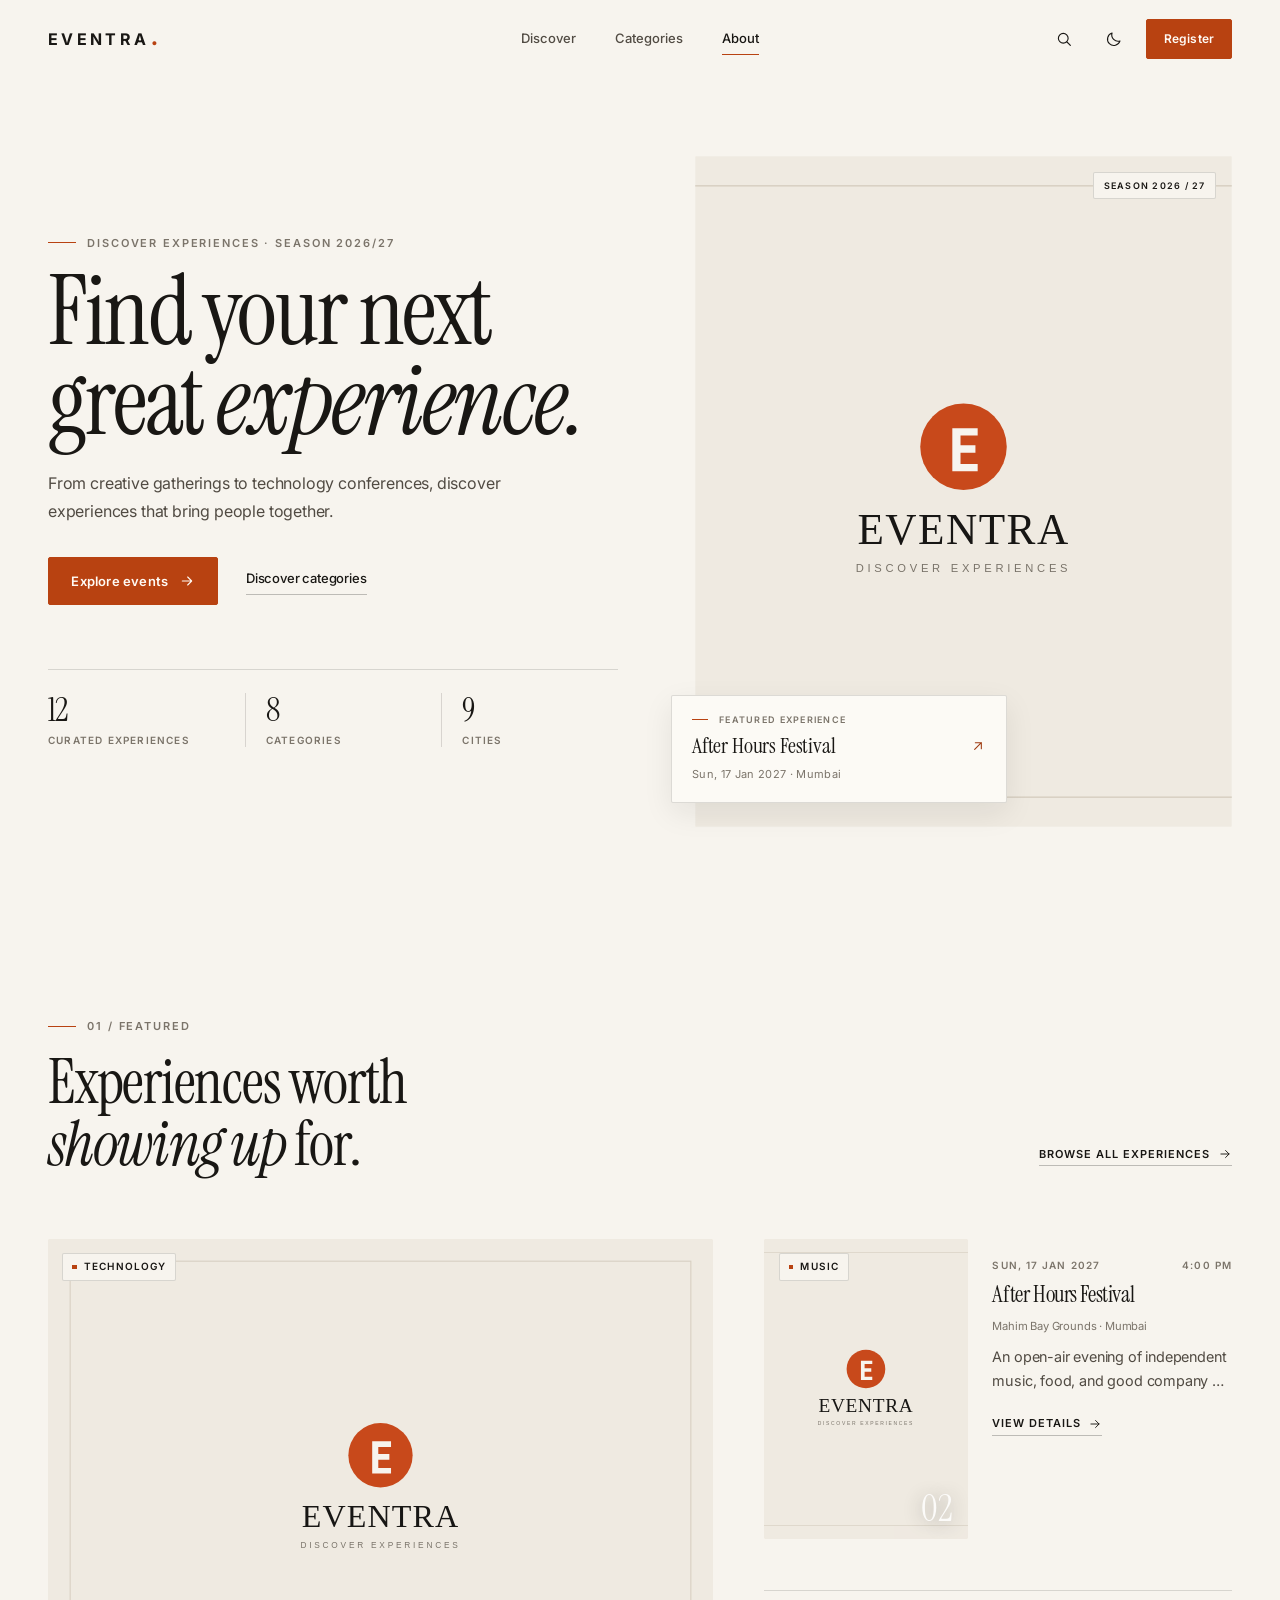
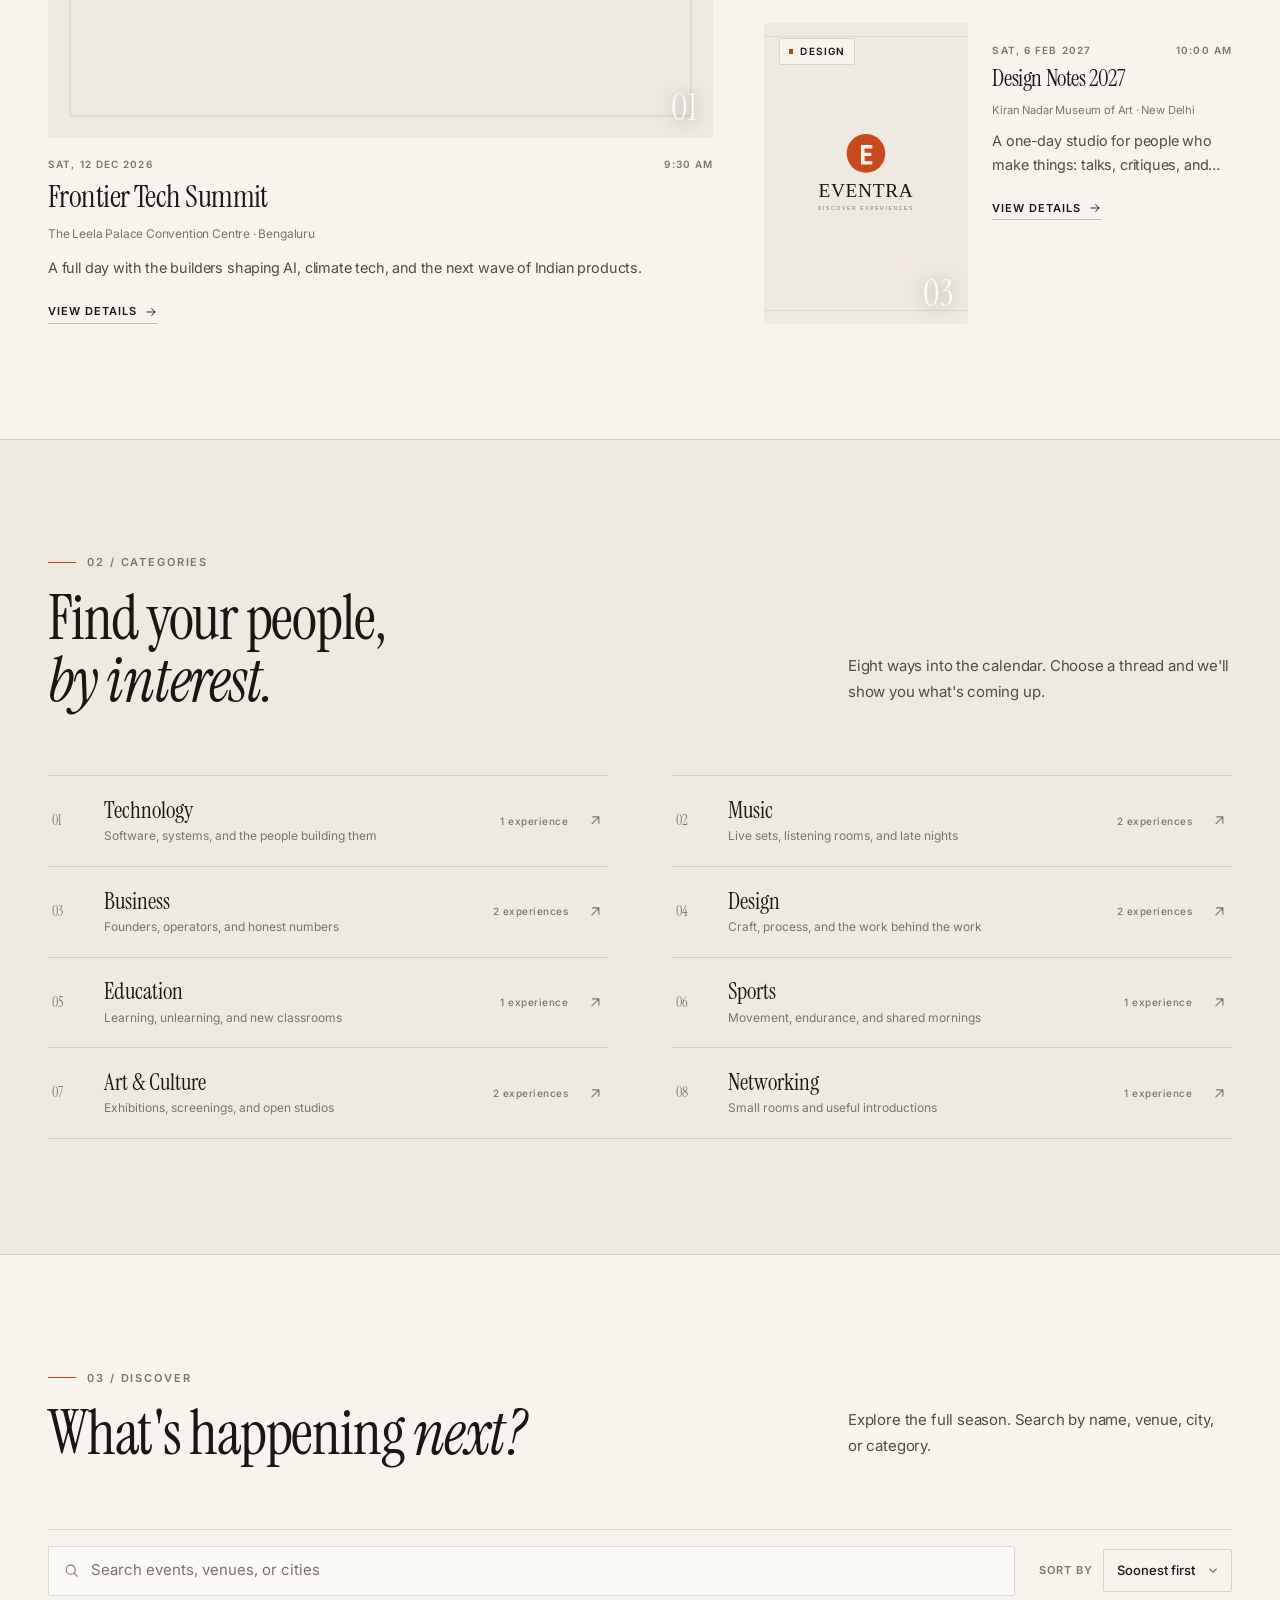
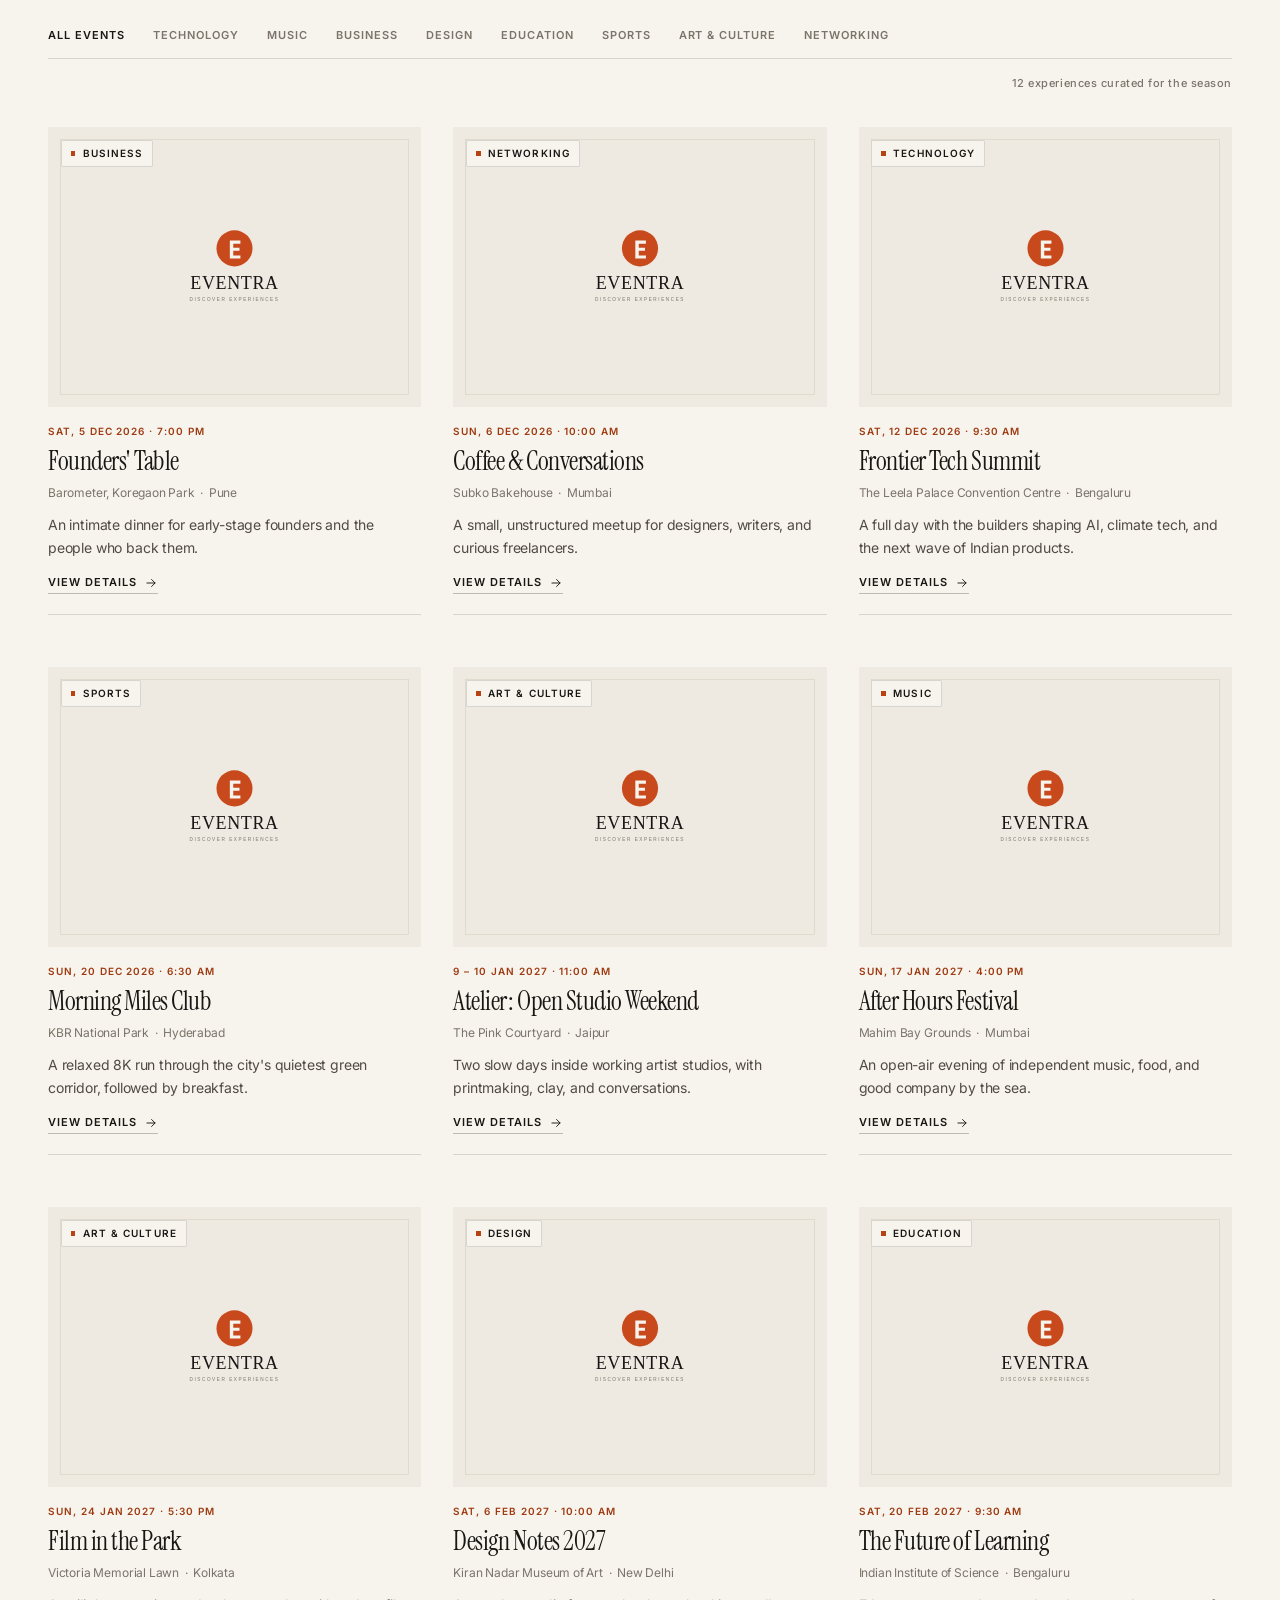
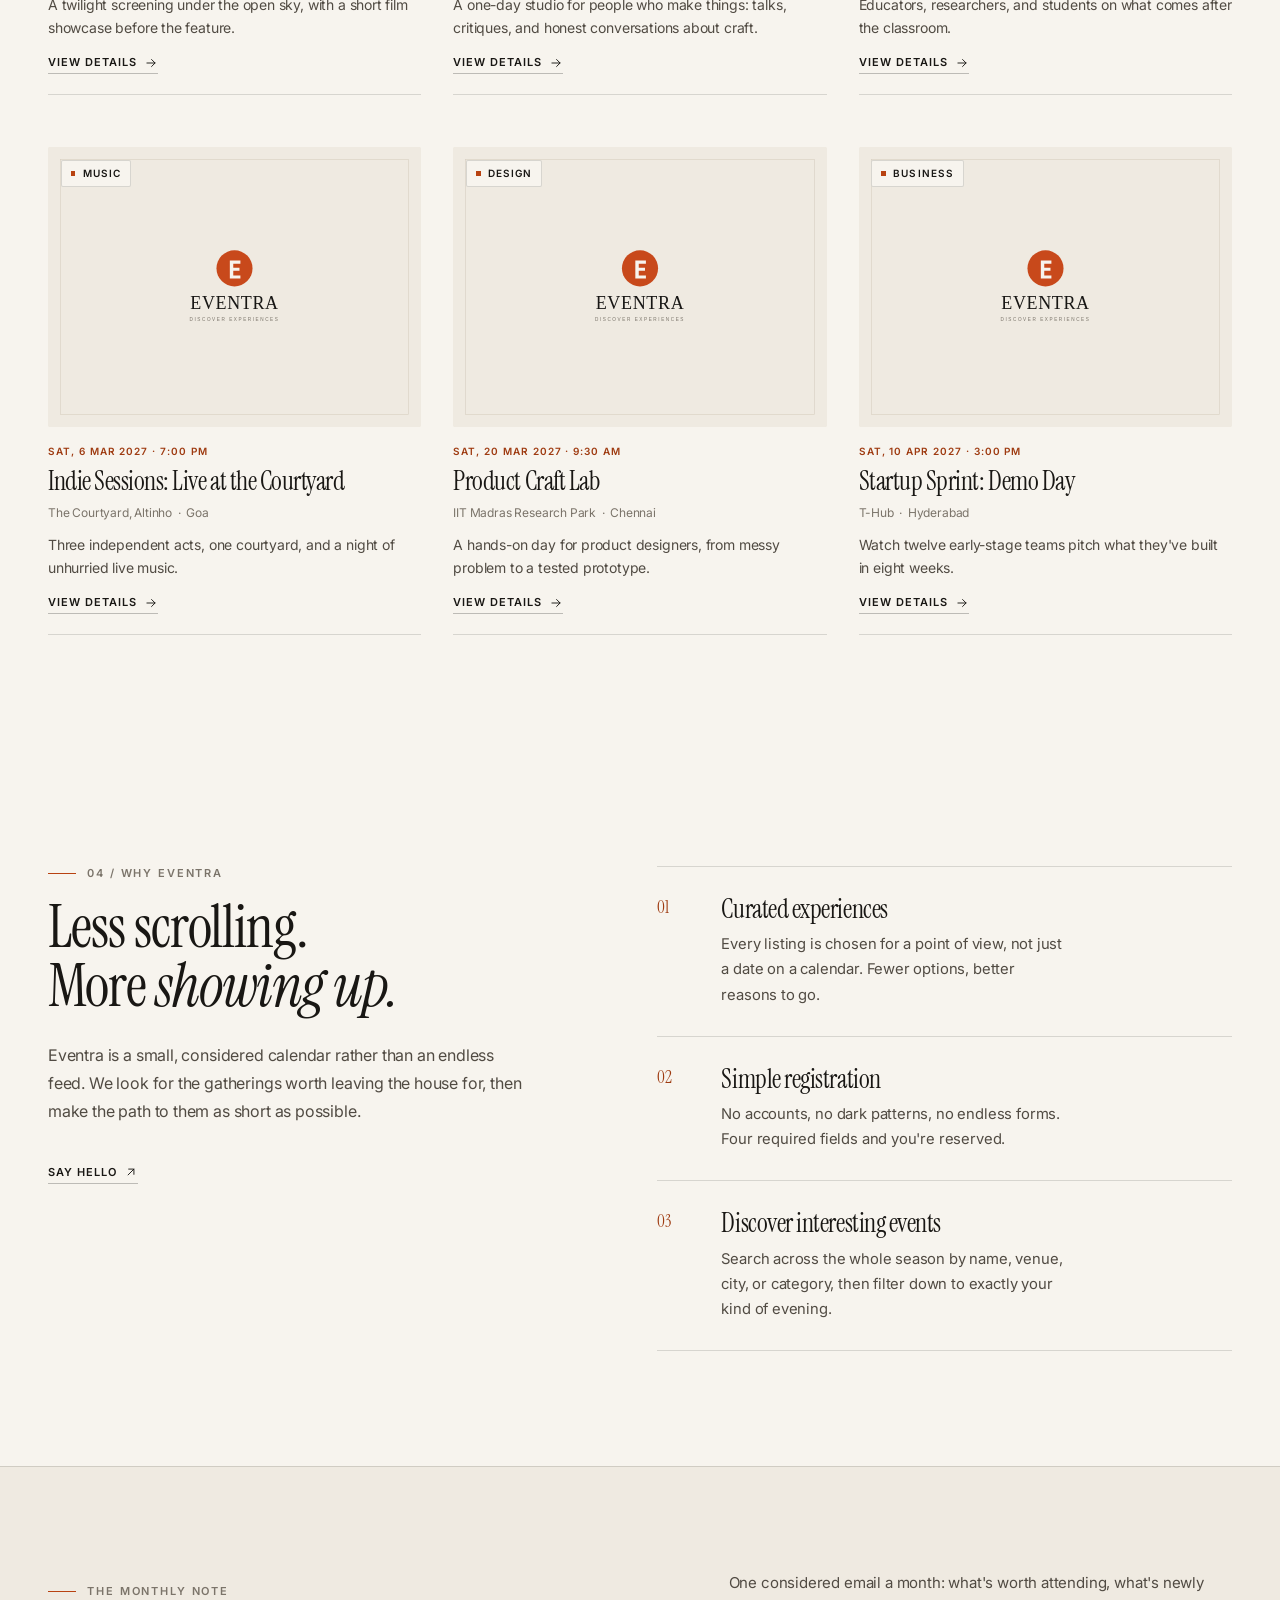
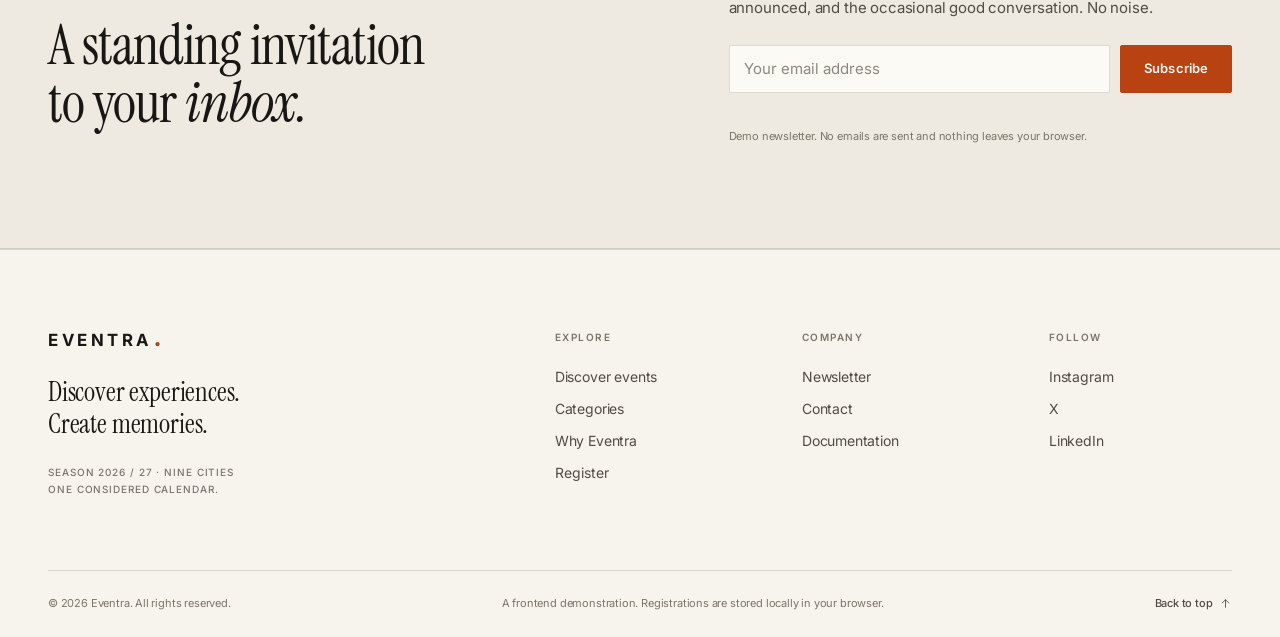
==== commit b4f2cea4: "style: remove em dashes from copy and metadata" ====
--- a/index.html
+++ b/index.html
@@ -3,10 +3,10 @@
 <head>
   <meta charset="utf-8">
   <meta name="viewport" content="width=device-width, initial-scale=1">
-  <title>Eventra — Discover experiences. Create memories.</title>
+  <title>Eventra | Discover experiences. Create memories.</title>
   <meta name="description" content="Eventra is a curated calendar of technology, design, music, business, and cultural experiences across India. Discover what's next and reserve your place.">
   <meta name="theme-color" content="#f7f4ee">
-  <meta property="og:title" content="Eventra — Discover experiences. Create memories.">
+  <meta property="og:title" content="Eventra | Discover experiences. Create memories.">
   <meta property="og:description" content="A curated calendar of experiences worth showing up for. Explore the season and reserve your place.">
   <meta property="og:type" content="website">
   <link rel="icon" href="assets/favicon.svg" type="image/svg+xml">
@@ -28,7 +28,7 @@
 
   <header class="site-header" id="site-header">
     <div class="container header__inner">
-      <a class="brand" href="index.html" aria-label="Eventra — home">
+      <a class="brand" href="index.html" aria-label="Eventra home">
         EVENTRA<span class="brand__dot" aria-hidden="true">.</span>
       </a>
 
@@ -126,7 +126,7 @@
       <div class="container">
         <div class="section-head">
           <div>
-            <p class="eyebrow">01 — Featured</p>
+            <p class="eyebrow">01 / Featured</p>
             <h2 id="featured-title">Experiences worth<br><em>showing up</em> for.</h2>
           </div>
           <a class="section-head__link" href="#discover">
@@ -142,7 +142,7 @@
       <div class="container">
         <div class="section-head section-head--stacked">
           <div>
-            <p class="eyebrow">02 — Categories</p>
+            <p class="eyebrow">02 / Categories</p>
             <h2 id="categories-title">Find your people,<br><em>by interest.</em></h2>
           </div>
           <p class="section-head__copy">Eight ways into the calendar. Choose a thread and we'll show you what's coming up.</p>
@@ -155,7 +155,7 @@
       <div class="container">
         <div class="section-head">
           <div>
-            <p class="eyebrow">03 — Discover</p>
+            <p class="eyebrow">03 / Discover</p>
             <h2 id="discover-title">What's happening <em>next?</em></h2>
           </div>
           <p class="section-head__copy">Explore the full season. Search by name, venue, city, or category.</p>
@@ -209,7 +209,7 @@
     <section class="section about" id="about" aria-labelledby="about-title">
       <div class="container about__grid">
         <div class="about__intro">
-          <p class="eyebrow">04 — Why Eventra</p>
+          <p class="eyebrow">04 / Why Eventra</p>
           <h2 id="about-title">Less scrolling.<br>More <em>showing up.</em></h2>
           <p>Eventra is a small, considered calendar rather than an endless feed. We look for the gatherings worth leaving the house for, then make the path to them as short as possible.</p>
           <a class="text-link" href="mailto:hello@eventra.studio">
@@ -237,7 +237,7 @@
             <span class="about__number" aria-hidden="true">03</span>
             <div>
               <h3>Discover interesting events</h3>
-              <p>Search across the whole season by name, venue, city, or category — then filter down to exactly your kind of evening.</p>
+              <p>Search across the whole season by name, venue, city, or category, then filter down to exactly your kind of evening.</p>
             </div>
           </li>
         </ol>
@@ -258,7 +258,7 @@
             <button class="btn btn-primary" type="submit">Subscribe</button>
           </form>
           <p class="form-status" id="newsletter-status" role="status" aria-live="polite"></p>
-          <p class="newsletter__note">Demo newsletter — no emails are sent and nothing leaves your browser.</p>
+          <p class="newsletter__note">Demo newsletter. No emails are sent and nothing leaves your browser.</p>
         </div>
       </div>
     </section>
@@ -267,7 +267,7 @@
   <footer class="site-footer">
     <div class="container footer__top">
       <div class="footer__brand">
-        <a class="brand" href="index.html" aria-label="Eventra — home">
+        <a class="brand" href="index.html" aria-label="Eventra home">
           EVENTRA<span class="brand__dot" aria-hidden="true">.</span>
         </a>
         <p class="footer__tagline">Discover experiences.<br>Create memories.</p>
--- a/css/style.css
+++ b/css/style.css
@@ -1,5 +1,5 @@
 /* ==========================================================================
-   EVENTRA — core design system
+   EVENTRA - core design system
    Warm editorial minimalism. Instrument Serif, Inter, burnt orange.
    ========================================================================== */
 
--- a/css/components.css
+++ b/css/components.css
@@ -1,5 +1,5 @@
 /* ==========================================================================
-   EVENTRA — homepage components and registration dialog
+   EVENTRA - homepage components and registration dialog
    ========================================================================== */
 
 /* --------------------------------------------------------------------------
--- a/css/event.css
+++ b/css/event.css
@@ -1,5 +1,5 @@
 /* ==========================================================================
-   EVENTRA — event detail page
+   EVENTRA - event detail page
    ========================================================================== */
 
 .event-hero {
--- a/css/responsive.css
+++ b/css/responsive.css
@@ -1,5 +1,5 @@
 /* ==========================================================================
-   EVENTRA — responsive composition
+   EVENTRA - responsive composition
    Mobile 320–480 · Tablet 481–1024 · Desktop 1025+
    ========================================================================== */
 
@@ -25,7 +25,7 @@
 }
 
 /* --------------------------------------------------------------------------
-   Tablet landscape and below — navigation collapses, hero stacks
+   Tablet landscape and below: navigation collapses, hero stacks
    -------------------------------------------------------------------------- */
 @media (max-width: 1023px) {
   .header__inner {
